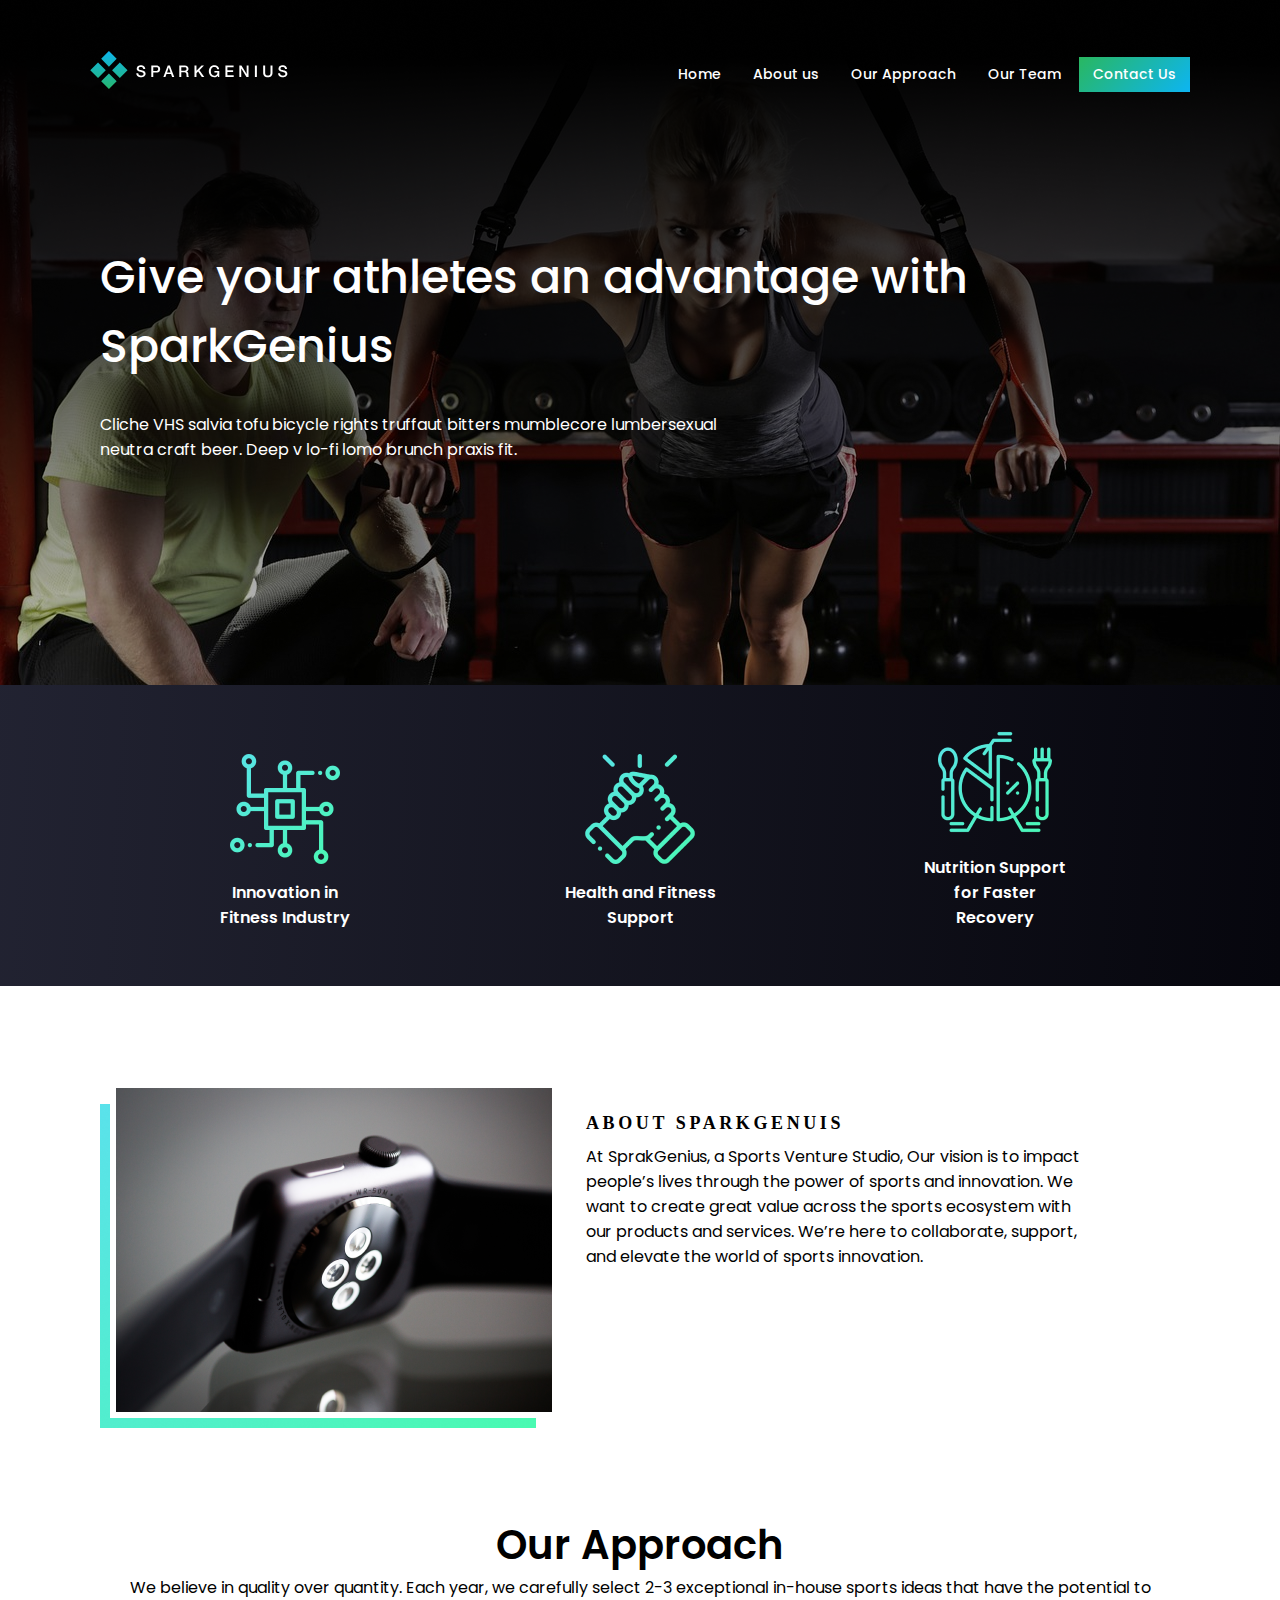
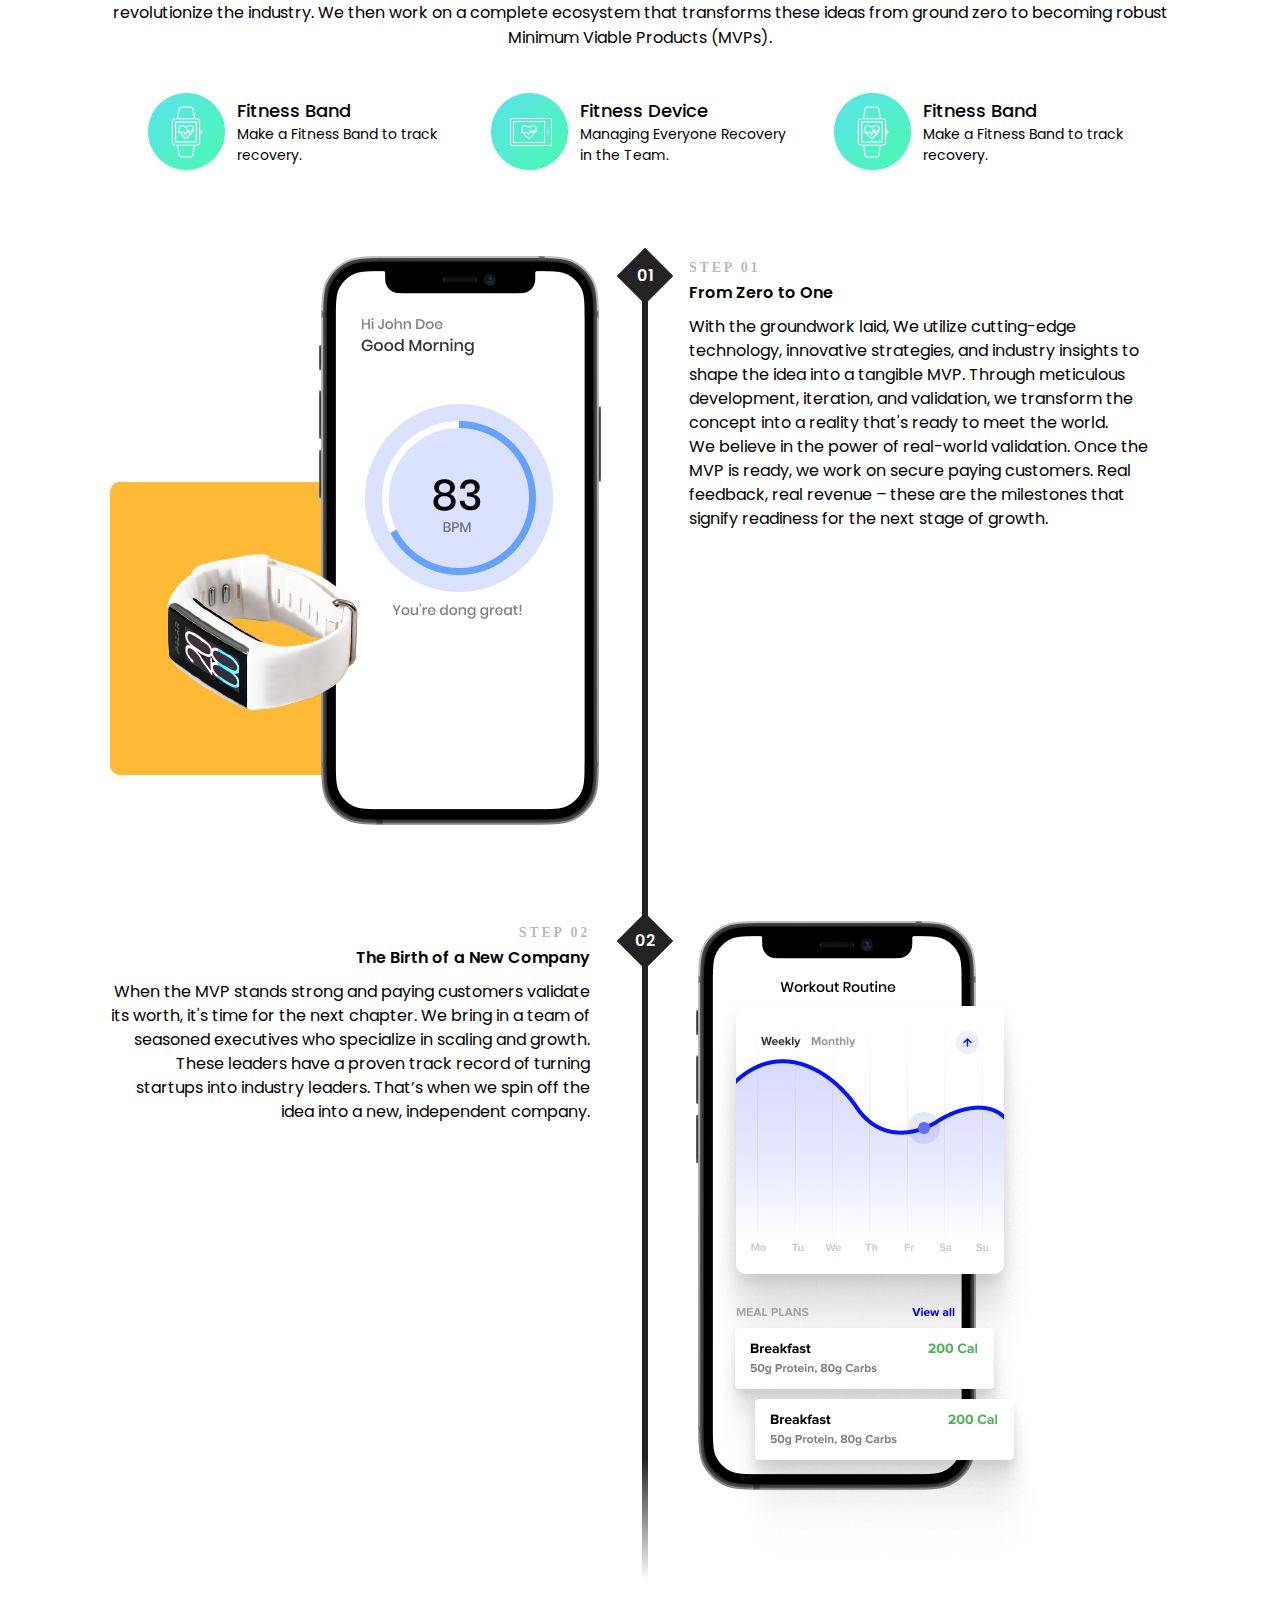
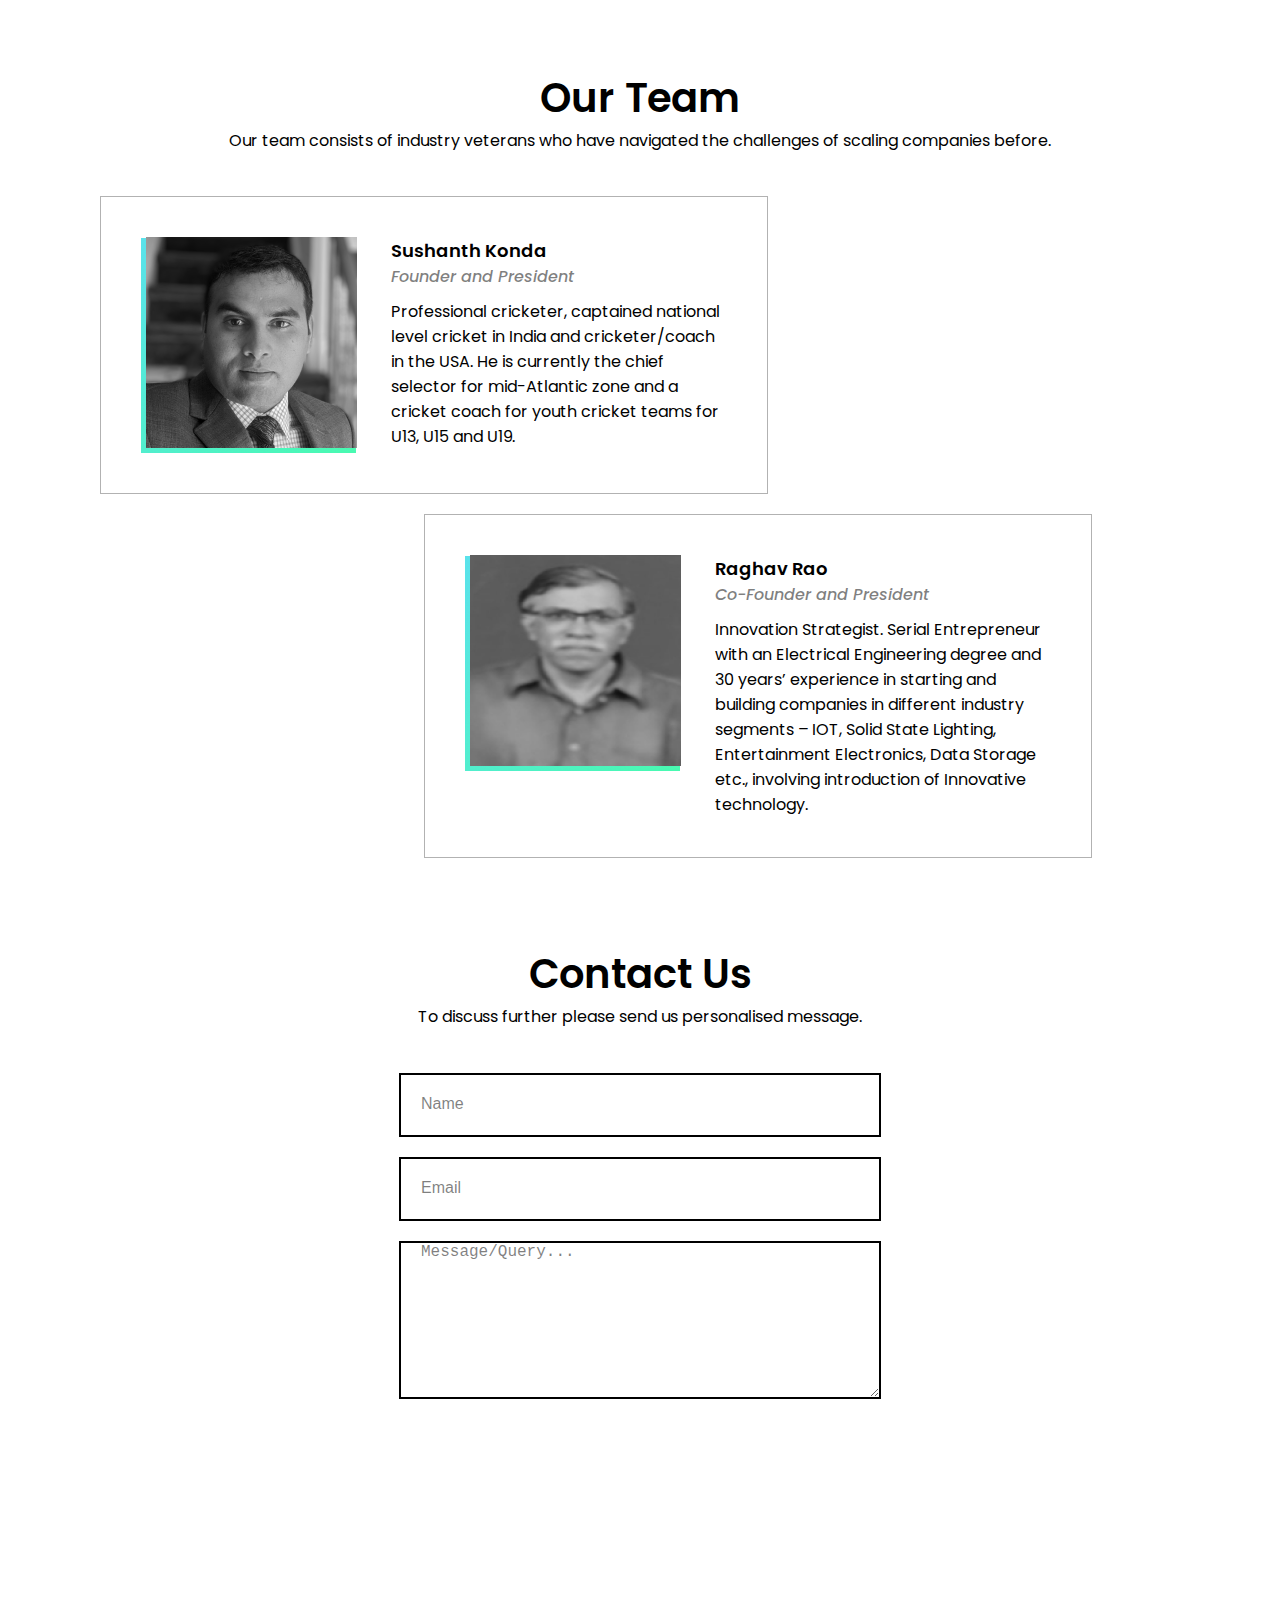
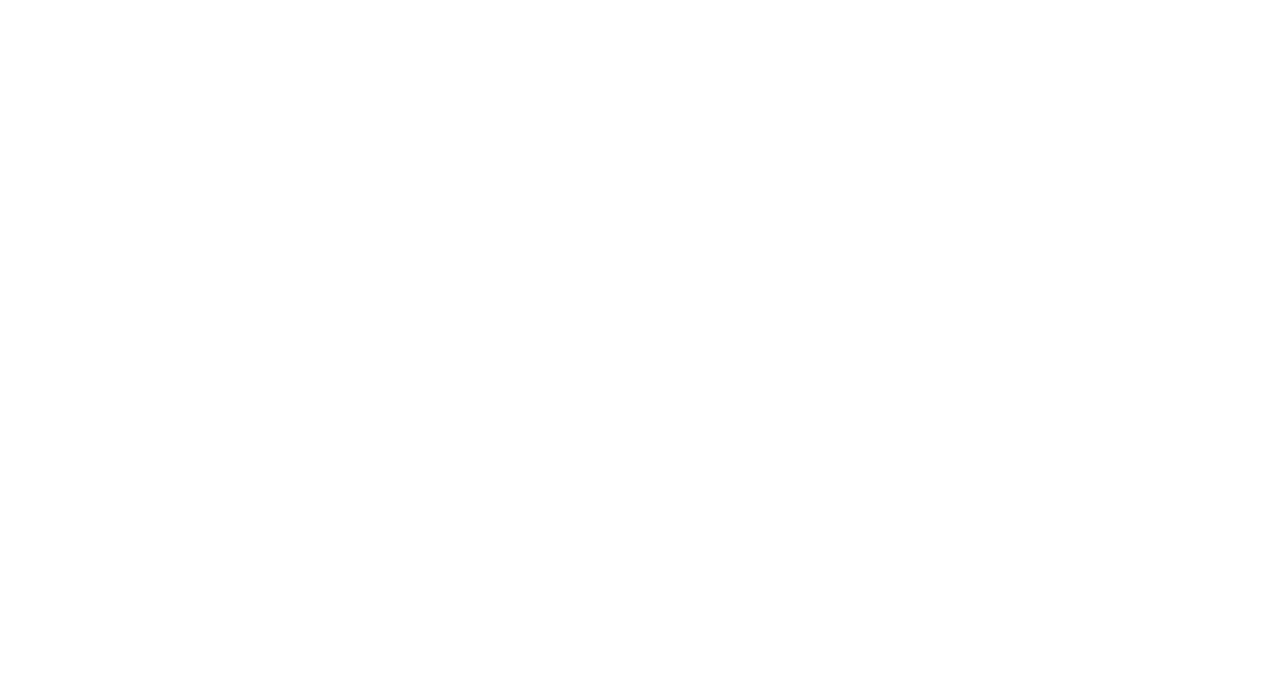
==== index.html @ 8651719c "FirstCommit" ====
<html>
    <head>
        <link rel="stylesheet" href="style.css">
        <meta content="width=device-width, initial-scale=1, user-scalable=yes" name="viewport">
        <link rel="preconnect" href="https://fonts.googleapis.com">
<link rel="preconnect" href="https://fonts.gstatic.com" crossorigin>
<link href="https://fonts.googleapis.com/css2?family=Poppins:ital,wght@0,400;0,500;0,600;1,500&display=swap" rel="stylesheet">

    </head>
    <body>
        <div class="hero">
            <header class="main-header">
                <div class="container">
                    <h1 class="mh-logo">
                        <img src="img/logo.svg" width="198" height="38" alt="SparkGenius">
                    </h1>
                    <nav class="main-nav">
                        <ul class="main-nav-list">
                            <li>
                                <a href="#">Home</a>
                            </li>
                            <li>
                                <a href="#">About us</a>
                            </li>
                            <li>
                                <a href="#">Our Approach</a>
                            </li>
                            <li>
                                <a href="#">Our Team</a>
                            </li>
                            <li>
                                <a href="#" class="cta-contact">Contact Us</a>
                            </li>
                        </ul>
                    </nav>
                </div>
            </header>
            <div class="container-body hero-content">
                <h1>Give your athletes an advantage with <span>SparkGenius</span></h1>
                <p class="subheading-hero">Cliche VHS salvia tofu bicycle rights truffaut bitters mumblecore lumbersexual neutra craft beer. Deep v lo-fi lomo brunch praxis fit.</p>
            </div>
        </div>
        <div class="features-body">
            <div class="container-body text-center">
                <div class="features">
                    <img src="img/icon-feature-1.png" alt="">
                    <p>Innovation in Fitness Industry</p>
                </div>
                <div class="features">
                    <img src="img/icon-feature-2.png" alt="">
                    <p>Health and Fitness Support</p>
                </div>
                <div class="features">
                    <img src="img/icon-feature-3.png" alt="">
                    <p>Nutrition Support for Faster Recovery</p>
                </div>
            </div>
        </div>
        <div class="container-body about">
            <div>
                <img src="img/image-about.png" alt="About">
            </div>
            <div class="content">
                <h3>About SparkGenuis</h3>
                <p>At SprakGenius, a Sports Venture Studio, Our vision is to impact people’s lives through the power of sports and innovation. We want to create great value across the sports ecosystem with our products and services. We’re here to collaborate, support, and elevate the world of sports innovation.</p>
            </div>
        </div>
        <div class="container-body">
            <h2>Our Approach</h2>
            <p class="subheading">We believe in quality over quantity. Each year, we carefully select 2-3 exceptional in-house sports ideas that have the potential to revolutionize the industry. We then work on a complete ecosystem that transforms these ideas from ground zero to becoming robust Minimum Viable Products (MVPs).</p>

            <div>
                <div class="margin-auto">
                    <div class="approach">
                        <div>
                            <img src="img/icon-approach-1.png" alt="">
                        </div>
                        <div>
                            <h4>Fitness Band</h4>
                            <p>Make a Fitness Band to track recovery.</p>
                        </div>
                    </div>
                    <div class="approach">
                        <div>
                            <img src="img/icon-approach-2.png" alt="">
                        </div>
                        <div>
                            <h4>Fitness Device</h4>
                            <p>Managing Everyone Recovery in the Team.</p>
                        </div>
                    </div>
                    <div class="approach">
                        <div>
                            <img src="img/icon-approach-1.png" alt="">
                        </div>
                        <div>
                            <h4>Fitness Band</h4>
                            <p>Make a Fitness Band to track recovery.</p>
                        </div>
                    </div>
                </div>
                <div class="mvp">
                    <div class="inline-block margin-10">
                        <img src="img/mvp-1.png" alt="">
                    </div>
                    <div class="inline-block margin-10">
                        <div class="number"><span class="text">01</span></div>
                        <span class="stick"></span>
                    </div>
                    <div class="inline-block margin-10">
                        <div class="mvp-content">
                            <p class="subdued">Step 01</p>
                            <h5>From Zero to One</h5>
                            <p class="mvp-des">With the groundwork laid, We utilize cutting-edge technology, innovative strategies, and industry insights to shape the idea into a tangible MVP. Through meticulous development, iteration, and validation, we transform the concept into a reality that's ready to meet the world.
                            <br>    
                            We believe in the power of real-world validation. Once the MVP is ready, we work on secure paying customers. Real feedback, real revenue – these are the milestones that signify readiness for the next stage of growth.</p>
                        </div>
                    </div>

                    <div class="inline-block margin-10">
                        <div class="mvp-content">
                            <p class="subdued text-right">Step 02</p>
                            <h5 class="text-right">The Birth of a New Company</h5>
                            <p class="mvp-des text-right">When the MVP stands strong and paying customers validate its worth, it's time for the next chapter. We bring in a team of seasoned executives who specialize in scaling and growth. These leaders have a proven track record of turning startups into industry leaders. That’s when we spin off the idea into a new, independent company.</p>
                        </div>
                    </div>
                    <div class="inline-block margin-10" style="margin-left: 21px;">
                        <div class="number"><span class="text">02</span></div>
                        <span class="stick" style="background: linear-gradient(180deg, #232323 80.12%, rgba(35, 35, 35, 0) 100%);"></span>
                    </div>
                    <div class="inline-block margin-10">
                        <img src="img/mvp-2.png" alt="">
                    </div>
                </div>
            </div>
        </div>
        <div class="container-body">
            <h2>Our Team</h2>
            <p class="subheading">Our team consists of industry veterans who have navigated the challenges of scaling companies before.</p>
            <div class="our-team">
                <div><img src="img/team-sushanth.png" alt=""></div>
                <div class="team-detail">
                    <p class="name">Sushanth Konda</p>
                    <p class="position">Founder and President</p>
                    <p class="experience">Professional cricketer, captained national level cricket in India and cricketer/coach in the USA. He is currently the chief selector for mid-Atlantic zone and a cricket coach for youth cricket teams for U13, U15 and U19.</p>
                </div>
            </div>
            <div class="our-team" style="margin-top: 20px; margin-left: 30%;">
                <div><img src="img/team-raghav.png" alt=""></div>
                <div class="team-detail">
                    <p class="name">Raghav Rao</p>
                    <p class="position">Co-Founder and President</p>
                    <p class="experience">Innovation Strategist. Serial Entrepreneur with an Electrical Engineering degree and 30 years’ experience in starting and building companies in different industry segments – IOT, Solid State Lighting, Entertainment Electronics, Data Storage etc., involving introduction of Innovative technology.</p>
                </div>
            </div>
        </div>

        <div class="container-body">
            <h2>Contact Us</h2>
            <p class="subheading">To discuss further please send us personalised message.</p>
            <div>
                <input type="text" placeholder="Name">
                <input type="text" placeholder="Email">
                <textarea name="" id="" cols="30" rows="10" placeholder="Message/Query..."></textarea>

            </div>
        </div>
    </body>
</html>
---- style.css ----
body{
    font-family: 'Poppins', sans-serif;
    -webkit-font-smoothing: antialiased;
    -moz-osx-font-smoothing: grayscale;
    margin: 0;
    color: #000;
    height: 5500px;
}

h1 span{
    color: linear-gradient(135deg, #5CDFF1 -10.77%, #48FBAE 104.37%);
}

.hero{
    background-image: url('img/background-image.png');
    height: 685px;
}

img {
	max-width: 100%;
	height: auto;
}

.container {
	width: 1100px;
	max-width: 100%;
	padding: 20px;
	margin: 0 auto;
}

.main-header .container {
	display: flex;
	align-items: center;
	justify-content: space-around;
	flex-wrap: wrap;
}

.main-nav ul {
	margin: 1em 0 .5em;
	text-align: center;
}

.main-nav li {
	display: inline;
}

.main-nav a {
	display: inline-block;
	padding: .5em 1em;
}

.main-nav li a{
    text-decoration: none;
    color: rgba(255,255,255,1);
    font-size: 14px;
    font-weight: 500;
}

@media (min-width: 960px) {
	.main-header .container {
		justify-content: space-between;
	}
}

.cta-contact{
    text-decoration: none;
    color: rgba(255,255,255,1);
    padding: 10px 15px;
    background: linear-gradient(135deg, #29B760 0%, #0DB5F2 100%);
    font-size: 14px;
    font-weight: 500;
}

.container-body{
    width: 1080px;
    max-width: 100%;
    margin: 0 auto;
    color: rgba(255,255,255,1);
}

.hero-content{
    margin-top: 8%;
}

h1{
    font-size: 46px;
    font-weight: 500;
    line-height: 69px;
}

.subheading-hero{
    width: 644px;
    max-width: 100%;
}

.features-body{
    background: linear-gradient(92.78deg, #222332 -1.83%, #06060D 100%);
}

.features{
    text-align: center;
    display: inline-block;
    padding: 40px 20px;
    margin: 0 7%;
}

.features p{
    font-size: 16px;
    font-weight: 600;
    width: 160px;
}

.text-center{
    text-align: center;
}

h3{
    font-family: 'Helvetica Neue';
    font-style: normal;
    font-weight: 700;
    font-size: 18px;
    line-height: 22px;
    letter-spacing: 0.2em;
    text-transform: uppercase;
    color: #000000;
    margin: 0;
}

.about{
    margin-top: 8%;
}

.about div{
    display: inline-block;
    vertical-align: top;
}

.about p{
    color: #000;
    width: 500px;
    max-width: 100%;
    margin-top: 10px;
}

.about .content{
    margin: 24px 0 0 30px;
}

h2{
    font-size: 40px;
    font-weight: 600;
    color: #000;
    text-align: center;
    margin-top: 8%;
    margin-bottom: 0;
}

.subheading{
    color: rgba(0,0,0,1);
    text-align: center;
    margin-bottom: 4%;
    margin-top: 0;
}

h4{
    font-size: 18px;
    font-weight: 500;
    color: rgba(0,0,0,1);
    margin: 0;
    text-align: left;
}

.approach{
    display: inline-block;
    margin: 0 20px;
}

.approach p{
    font-size: 14px;
    font-weight: 400;
    color: rgba(0,0,0,1);
    margin: 0;
    text-align: left;
}

.approach div{
    display: inline-block;
    vertical-align: middle;
}

.approach div:nth-child(2){
    margin-left: 8px;
    width: 210px;
    max-width: 100%;
}

.margin-auto{
    margin: 0 auto;
    text-align: center;
}

.mvp{
    margin-top: 8%;
}

.inline-block{
    display: inline-block;
    vertical-align: top;
}

.number{
    width: 40px;
    height: 40px;
    left: 612px;
    top: 1910px;
    background: #232323;
    transform: rotate(-45deg);
    text-align: center;
}

.number .text{
    transform: rotate(45deg);
    display: inline-block;
    margin: 7px 0 0 0px;
    font-weight: 600;
}

.stick{
    width: 6px;
    height: 620px;
    display: block;
    background-color: #232323;
    margin: 0 auto;
}

.mvp-content{
    width: 480px;
    max-width: 100%;
}

h5{
    color: #000;
    font-size: 16px;
    font-weight: 600;
    margin: 0;
}

.subdued{
    color: rgba(0,0,0,.3);
    font-family: 'Helvetica Neue';
    font-style: normal;
    font-weight: 700;
    font-size: 14px;
    line-height: 24px;
    letter-spacing: 0.2em;
    text-transform: uppercase;
    margin: 0;
}

.mvp-des{
    color: #000;
    font-size: 16px;
    line-height: 24px;
    margin-top: 10px;
}

.margin-10{
    margin: 0 10px;
}

.text-right{
    text-align: right;
}

.absolute{
    position: absolute;
}

.our-team{
    display: inline-block;
    border: 1px solid rgba(0,0,0,.3);
    padding: 40px;
}

.our-team div{
    display: inline-block;
    vertical-align: top;
}

.team-detail{
    width: 336px;
    max-width: 100%;
    margin-left: 30px;
}

.name{
    font-size: 18px;
    font-weight: 600;
    color: #000;
    margin: 0;
}

.position{
    font-size: 16px;
    font-style: italic;
    font-weight: 500;
    color: rgba(0,0,0,.5);
    margin: 0;
}

.experience{
    font-size: 16px;
    font-weight: 400;
    color: #000;
    margin-top: 10px;
    margin-bottom: 0;
}

input{
    display: block;
    box-sizing: border-box;
    width: 482px;
    height: 64px;
    background: #FFFFFF;
    border: 2px solid #000000;
    margin: 0 auto 20px;
    padding: 0 0 0 20px;
}

textarea{
    display: block;
    margin: 0 auto;
    box-sizing: border-box;
    width: 482px;
    height: 158px;
    background: #FFFFFF;
    border: 2px solid #000000;
    padding: 0 0 0 20px;

}

textarea::-webkit-input-placeholder { /* Edge */
    color: rgba(0,0,0,.5);
    font-size: 16px;
    font-weight: 500;
    margin-top: 10px;
}
  
textarea:-ms-input-placeholder { /* Internet Explorer */
    color: rgba(0,0,0,.5);
    font-size: 16px;
    font-weight: 500;
    margin-top: 10px;
}
  
textarea::placeholder {
    color: rgba(0,0,0,.5);
    font-size: 16px;
    font-weight: 500;
    margin-top: 10px;
}

::-webkit-input-placeholder { /* Edge */
    color: rgba(0,0,0,.5);
    font-size: 16px;
    font-weight: 500;
}
  
:-ms-input-placeholder { /* Internet Explorer */
    color: rgba(0,0,0,.5);
    font-size: 16px;
    font-weight: 500;
}
  
::placeholder {
    color: rgba(0,0,0,.5);
    font-size: 16px;
    font-weight: 500;
}
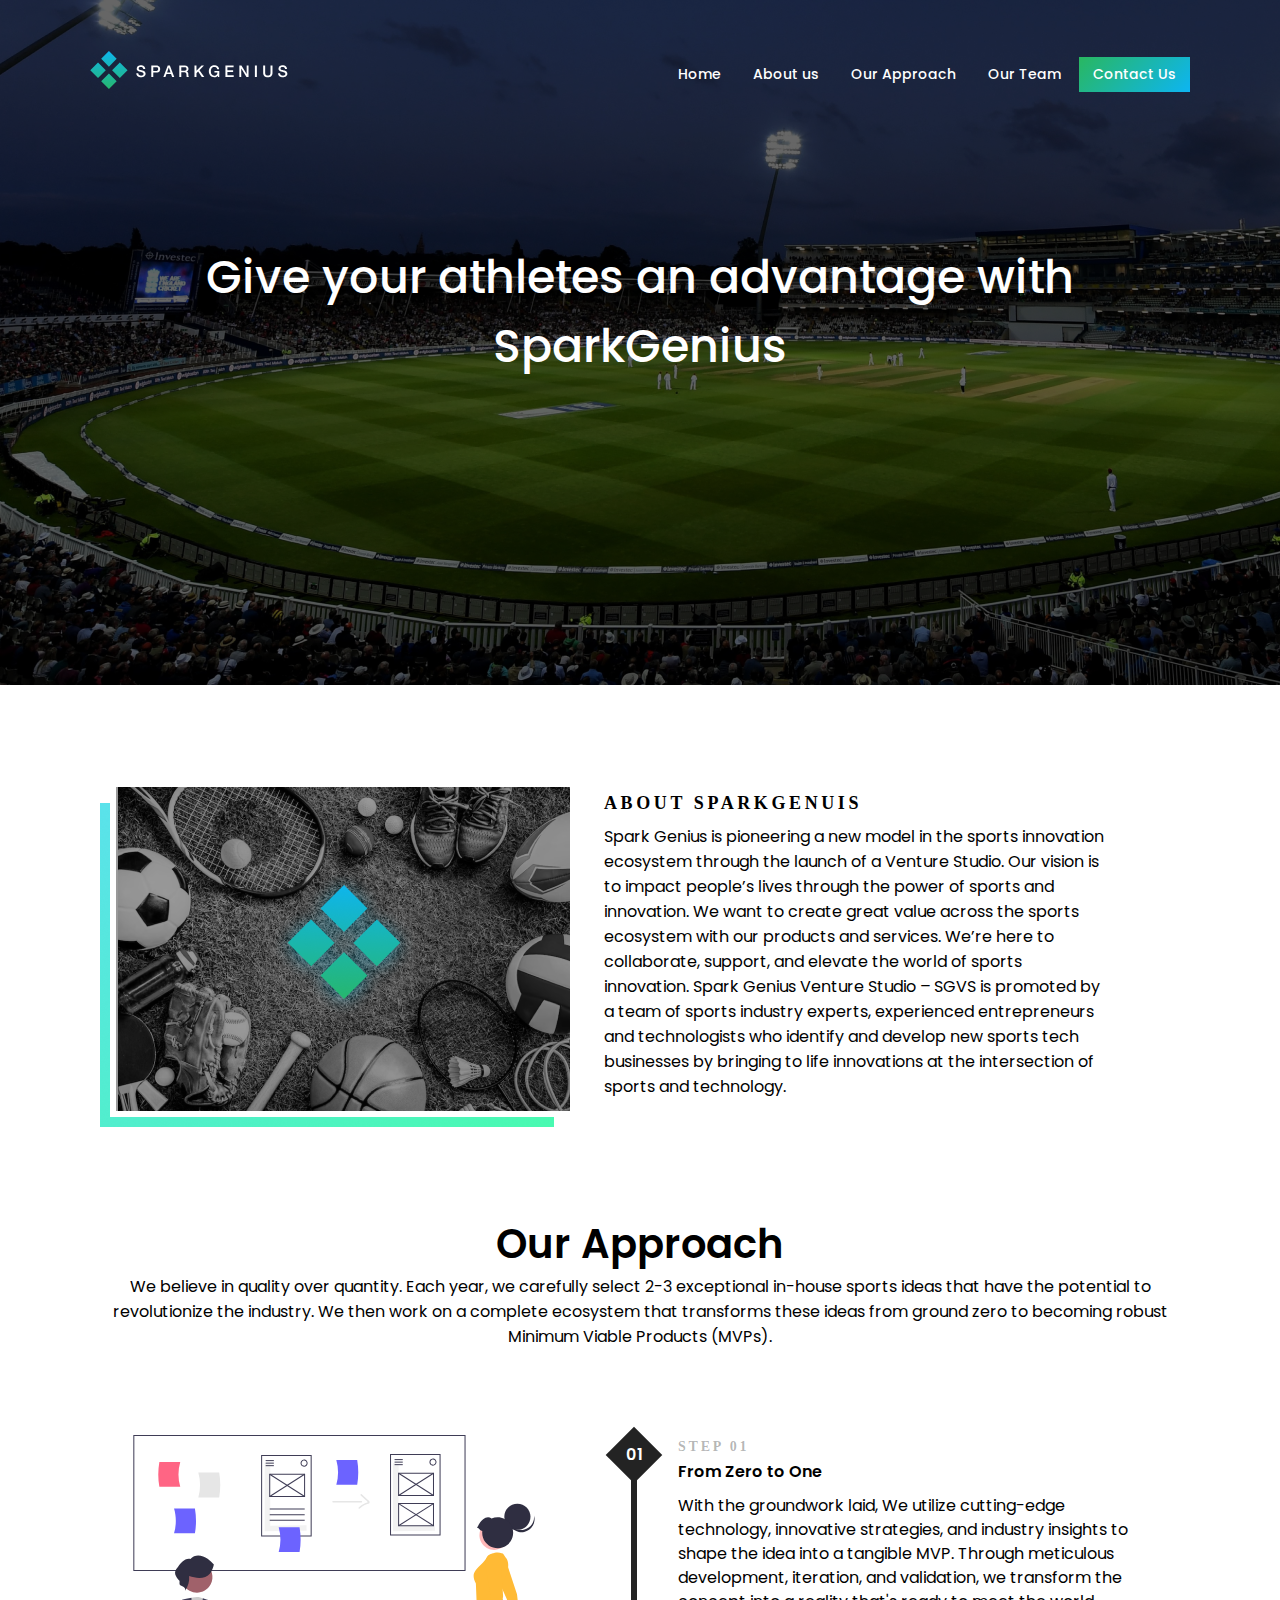
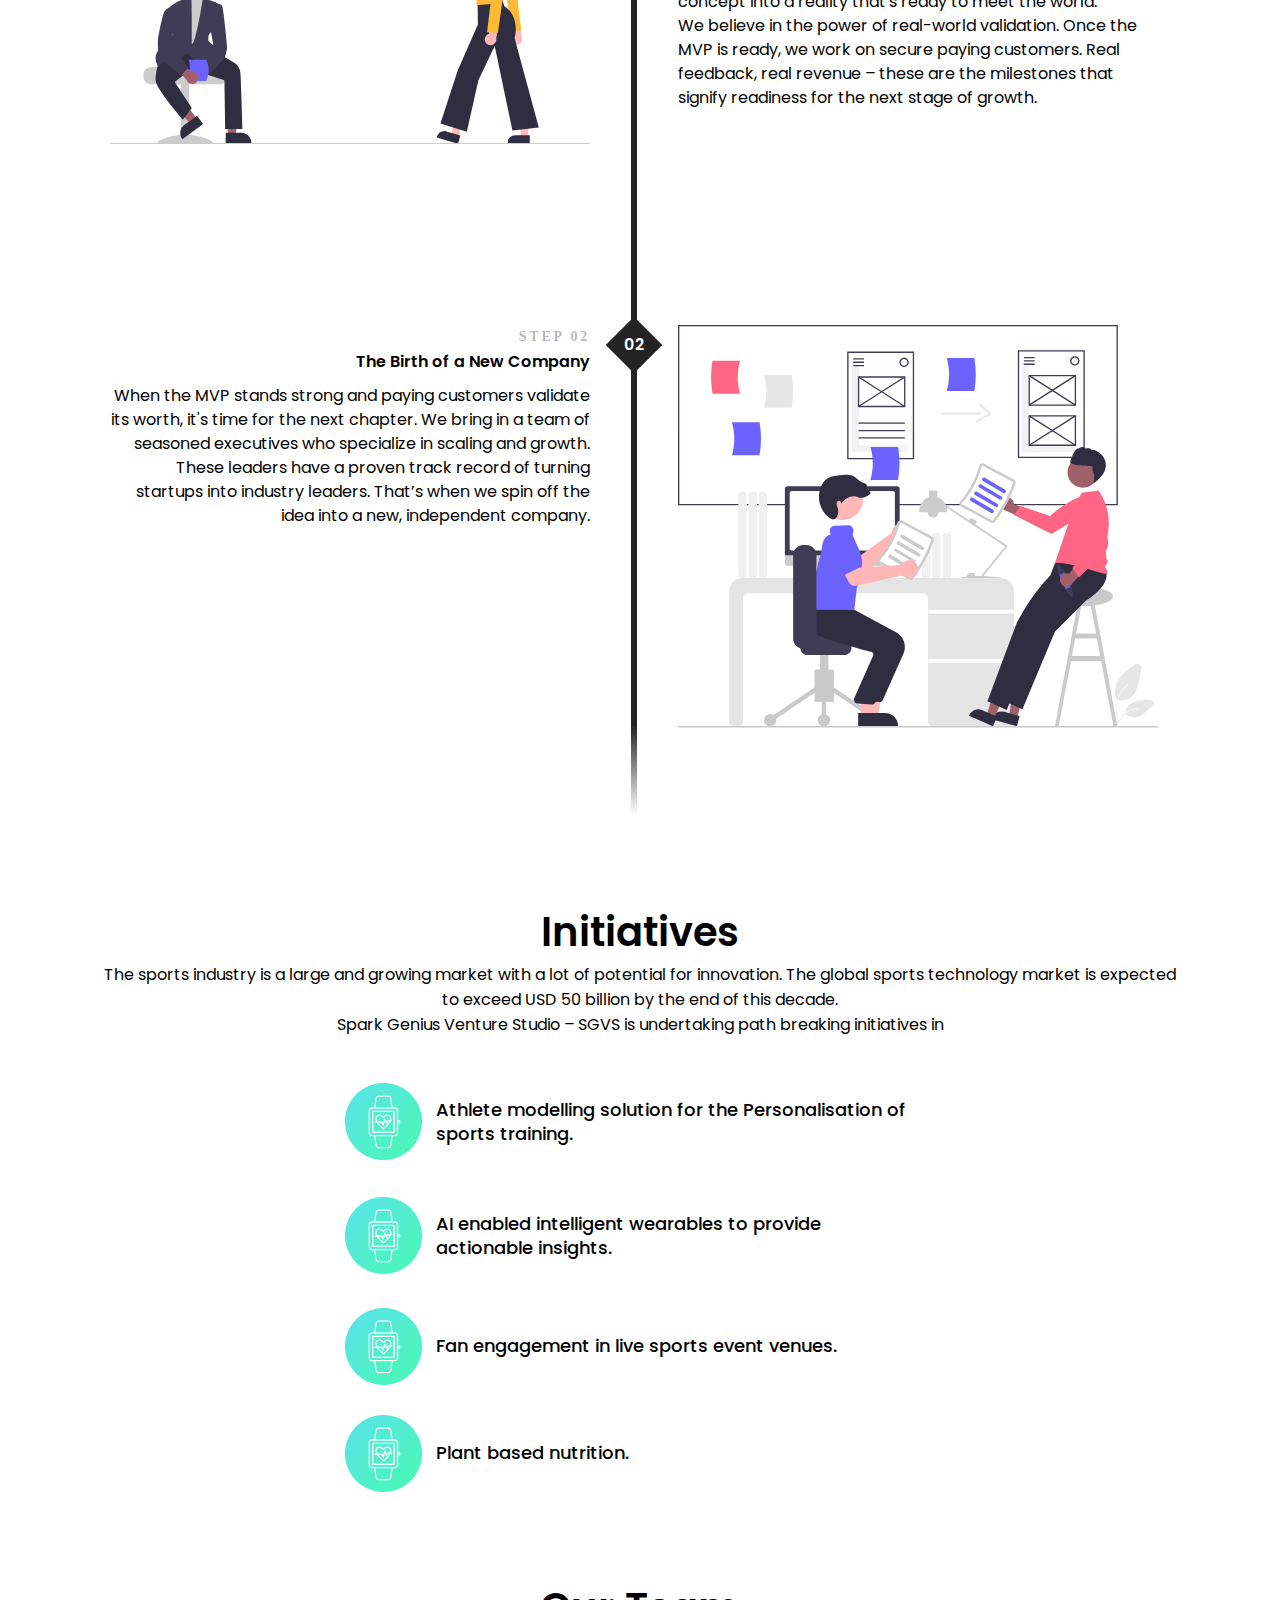
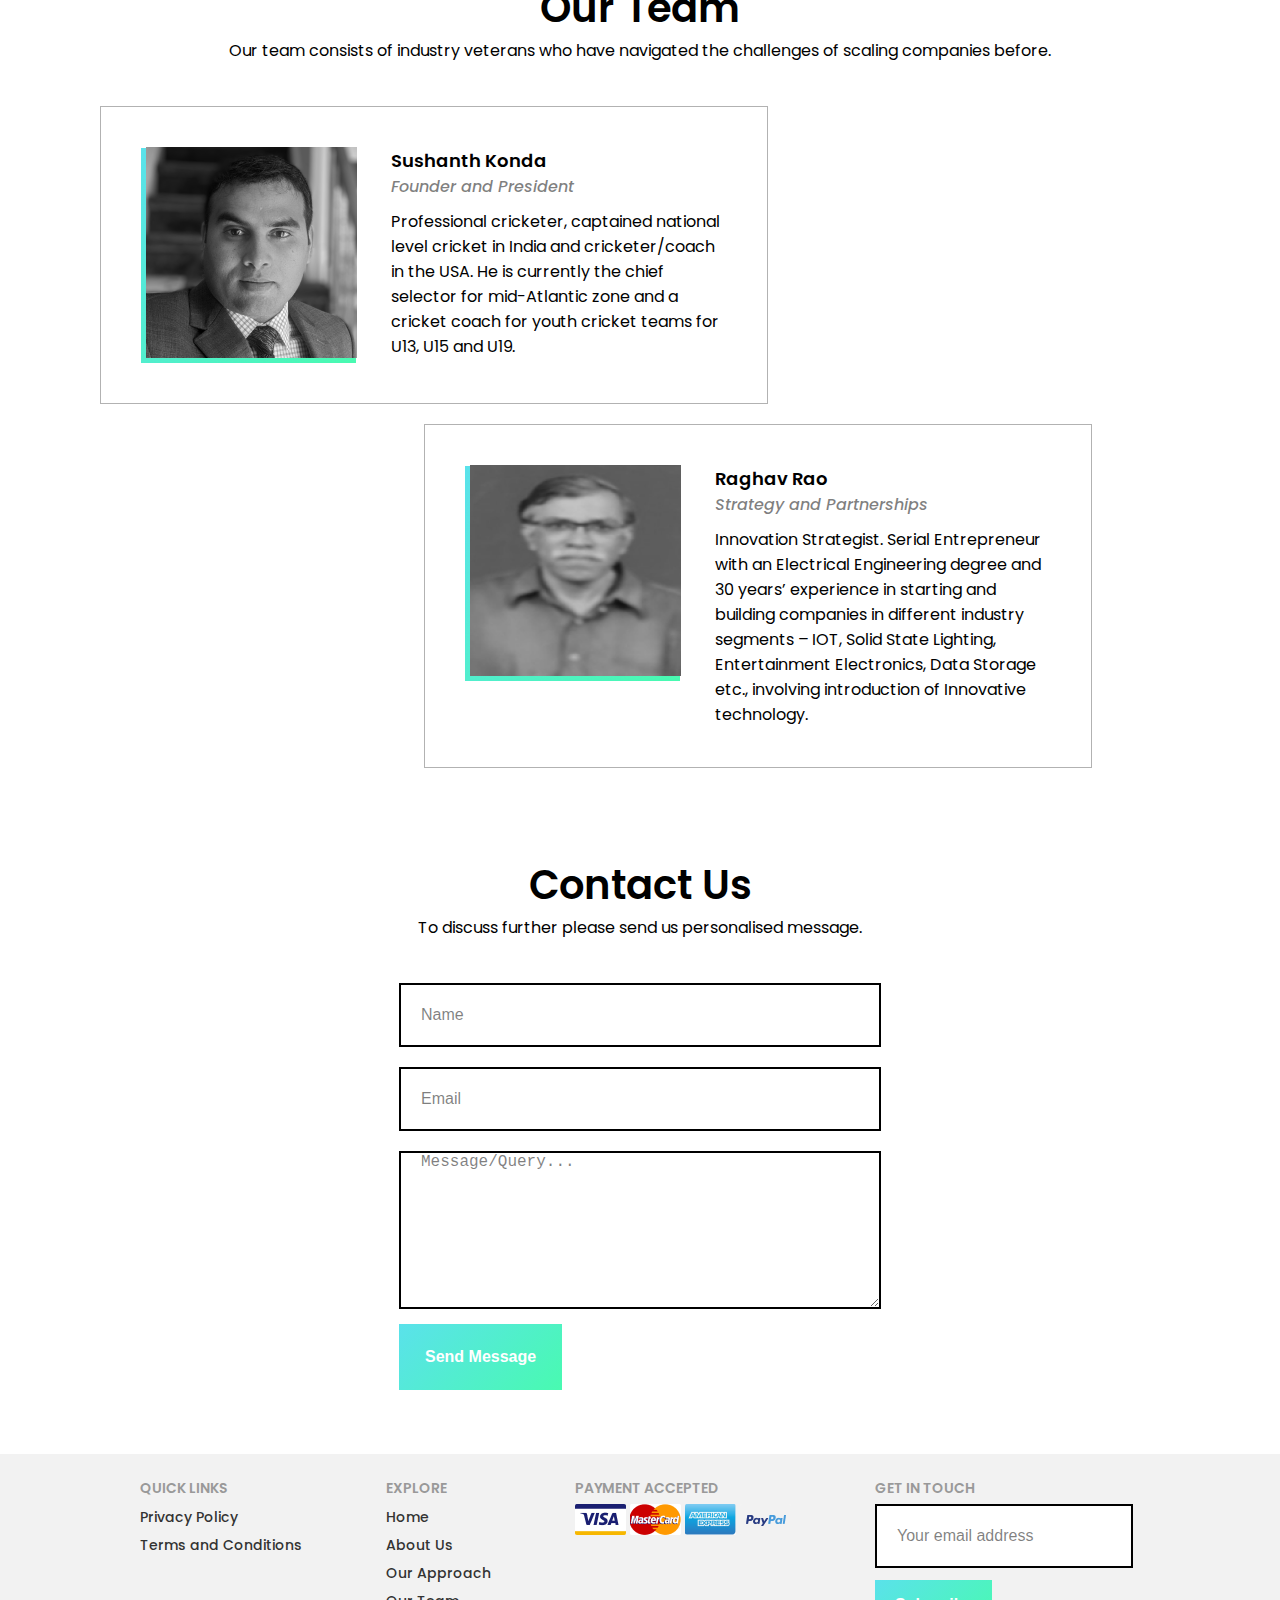
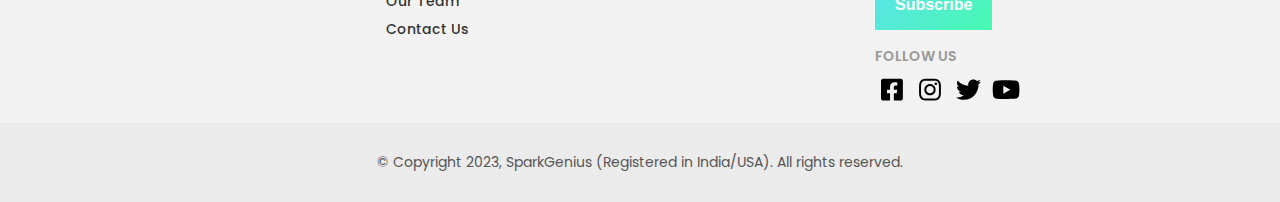
==== commit f0c9630e: "FinalVersion" ====
--- a/index.html
+++ b/index.html
@@ -37,23 +37,6 @@
             </header>
             <div class="container-body hero-content">
                 <h1>Give your athletes an advantage with <span>SparkGenius</span></h1>
-                <p class="subheading-hero">Cliche VHS salvia tofu bicycle rights truffaut bitters mumblecore lumbersexual neutra craft beer. Deep v lo-fi lomo brunch praxis fit.</p>
-            </div>
-        </div>
-        <div class="features-body">
-            <div class="container-body text-center">
-                <div class="features">
-                    <img src="img/icon-feature-1.png" alt="">
-                    <p>Innovation in Fitness Industry</p>
-                </div>
-                <div class="features">
-                    <img src="img/icon-feature-2.png" alt="">
-                    <p>Health and Fitness Support</p>
-                </div>
-                <div class="features">
-                    <img src="img/icon-feature-3.png" alt="">
-                    <p>Nutrition Support for Faster Recovery</p>
-                </div>
             </div>
         </div>
         <div class="container-body about">
@@ -62,7 +45,8 @@
             </div>
             <div class="content">
                 <h3>About SparkGenuis</h3>
-                <p>At SprakGenius, a Sports Venture Studio, Our vision is to impact people’s lives through the power of sports and innovation. We want to create great value across the sports ecosystem with our products and services. We’re here to collaborate, support, and elevate the world of sports innovation.</p>
+                <p>Spark Genius is pioneering a new model in the sports innovation ecosystem through the launch of a Venture Studio. Our vision is to impact people’s lives through the power of sports and innovation. We want to create great value across the sports ecosystem with our products and services. We’re here to collaborate, support, and elevate the world of sports innovation.
+                    Spark Genius Venture Studio – SGVS is promoted by a team of sports industry experts, experienced entrepreneurs and technologists who identify and develop new sports tech businesses by bringing to life innovations at the intersection of sports and technology.</p>
             </div>
         </div>
         <div class="container-body">
@@ -70,38 +54,9 @@
             <p class="subheading">We believe in quality over quantity. Each year, we carefully select 2-3 exceptional in-house sports ideas that have the potential to revolutionize the industry. We then work on a complete ecosystem that transforms these ideas from ground zero to becoming robust Minimum Viable Products (MVPs).</p>
 
             <div>
-                <div class="margin-auto">
-                    <div class="approach">
-                        <div>
-                            <img src="img/icon-approach-1.png" alt="">
-                        </div>
-                        <div>
-                            <h4>Fitness Band</h4>
-                            <p>Make a Fitness Band to track recovery.</p>
-                        </div>
-                    </div>
-                    <div class="approach">
-                        <div>
-                            <img src="img/icon-approach-2.png" alt="">
-                        </div>
-                        <div>
-                            <h4>Fitness Device</h4>
-                            <p>Managing Everyone Recovery in the Team.</p>
-                        </div>
-                    </div>
-                    <div class="approach">
-                        <div>
-                            <img src="img/icon-approach-1.png" alt="">
-                        </div>
-                        <div>
-                            <h4>Fitness Band</h4>
-                            <p>Make a Fitness Band to track recovery.</p>
-                        </div>
-                    </div>
-                </div>
                 <div class="mvp">
                     <div class="inline-block margin-10">
-                        <img src="img/mvp-1.png" alt="">
+                        <img src="img/mvp-1.svg" alt="">
                     </div>
                     <div class="inline-block margin-10">
                         <div class="number"><span class="text">01</span></div>
@@ -124,14 +79,36 @@
                             <p class="mvp-des text-right">When the MVP stands strong and paying customers validate its worth, it's time for the next chapter. We bring in a team of seasoned executives who specialize in scaling and growth. These leaders have a proven track record of turning startups into industry leaders. That’s when we spin off the idea into a new, independent company.</p>
                         </div>
                     </div>
-                    <div class="inline-block margin-10" style="margin-left: 21px;">
+                    <div class="inline-block margin-10" style="margin-left: 10px;">
                         <div class="number"><span class="text">02</span></div>
                         <span class="stick" style="background: linear-gradient(180deg, #232323 80.12%, rgba(35, 35, 35, 0) 100%);"></span>
                     </div>
                     <div class="inline-block margin-10">
-                        <img src="img/mvp-2.png" alt="">
+                        <img src="img/mvp-2.svg" alt="">
                     </div>
                 </div>
+            </div>
+        </div>
+        <div class="container-body">
+            <h2>Initiatives</h2>
+            <p class="subheading">The sports industry is a large and growing market with a lot of potential for innovation. The global sports technology market is expected to exceed USD 50 billion by the end of this decade.
+            <br>
+            Spark Genius Venture Studio – SGVS is undertaking path breaking initiatives in</p>
+            <div class="initiatives">
+                <div><img src="img/initiative-1.png" alt=""></div>
+                <div><p>Athlete modelling solution for the Personalisation of sports training.</p></div>
+            </div>
+            <div class="initiatives">
+                <div><img src="img/initiative-1.png" alt=""></div>
+                <div><p>AI enabled intelligent wearables to provide actionable insights.</p></div>
+            </div>
+            <div class="initiatives">
+                <div><img src="img/initiative-1.png" alt=""></div>
+                <div><p>Fan engagement in live sports event venues.</p></div>
+            </div>
+            <div class="initiatives">
+                <div><img src="img/initiative-1.png" alt=""></div>
+                <div><p>Plant based nutrition.</p></div>
             </div>
         </div>
         <div class="container-body">
@@ -149,7 +126,7 @@
                 <div><img src="img/team-raghav.png" alt=""></div>
                 <div class="team-detail">
                     <p class="name">Raghav Rao</p>
-                    <p class="position">Co-Founder and President</p>
+                    <p class="position">Strategy and Partnerships</p>
                     <p class="experience">Innovation Strategist. Serial Entrepreneur with an Electrical Engineering degree and 30 years’ experience in starting and building companies in different industry segments – IOT, Solid State Lighting, Entertainment Electronics, Data Storage etc., involving introduction of Innovative technology.</p>
                 </div>
             </div>
@@ -158,12 +135,60 @@
         <div class="container-body">
             <h2>Contact Us</h2>
             <p class="subheading">To discuss further please send us personalised message.</p>
-            <div>
-                <input type="text" placeholder="Name">
-                <input type="text" placeholder="Email">
-                <textarea name="" id="" cols="30" rows="10" placeholder="Message/Query..."></textarea>
-
+            <div class="contact-form">
+                <form action="">
+                    <input type="text" placeholder="Name">
+                    <input type="text" placeholder="Email">
+                    <textarea name="" id="" cols="30" rows="10" placeholder="Message/Query..."></textarea>
+                    <button type="submit">Send Message</button>
+                </form>
             </div>
         </div>
+        <footer>
+            <div class="container-body">
+                <div class="footer-sections">
+                    <p class="footer-subdued">Quick Links</p>
+                    <ul>
+                        <li><a href="#">Privacy Policy</a></li>
+                        <li><a href="#">Terms and Conditions</a></li>
+                    </ul>
+                </div>
+                <div class="footer-sections">
+                    <p class="footer-subdued">Explore</p>
+                    <ul>
+                        <li><a href="#">Home</a></li>
+                        <li><a href="#">About Us</a></li>
+                        <li><a href="#">Our Approach</a></li>
+                        <li><a href="#">Our Team</a></li>
+                        <li><a href="#">Contact Us</a></li>
+                    </ul>
+                </div>
+                <div class="footer-sections">
+                    <p class="footer-subdued">Payment Accepted</p>
+                    <img src="img/payment-visa.png" alt="">
+                    <img src="img/payment-mastercard.png" alt="">
+                    <img src="img/payment-ae.png" alt="">
+                    <img src="img/payment-paypal.png" alt="">
+                </div>
+                <div class="footer-sections">
+                    <p class="footer-subdued">Get In Touch</p>
+                    <form action="">
+                        <input type="text" placeholder="Your email address">
+                        <button>Subscribe</button>
+                    </form>
+
+                    <p class="footer-subdued">Follow Us</p>
+                    <div>
+                        <a href="#"><div class="social-fb"></div></a>
+                        <a href="#"><div class="social-insta"></div></a>
+                        <a href="#"><div class="social-twitter"></div></a>
+                        <a href="#"><div class="social-youtube"></div></a>
+                    </div>
+                </div>
+            </div>
+            <div class="copyright">
+                <p>© Copyright 2023, SparkGenius (Registered in India/USA). All rights reserved.</p>
+            </div>
+        </footer>
     </body>
 </html>--- a/style.css
+++ b/style.css
@@ -4,7 +4,6 @@
     -moz-osx-font-smoothing: grayscale;
     margin: 0;
     color: #000;
-    height: 5500px;
 }
 
 h1 span{
@@ -86,6 +85,7 @@
     font-size: 46px;
     font-weight: 500;
     line-height: 69px;
+    text-align: center;
 }
 
 .subheading-hero{
@@ -143,7 +143,7 @@
 }
 
 .about .content{
-    margin: 24px 0 0 30px;
+    margin: 5px 0 0 30px;
 }
 
 h2{
@@ -201,6 +201,10 @@
 
 .mvp{
     margin-top: 8%;
+}
+
+.mvp img{
+    width: 480px;
 }
 
 .inline-block{
@@ -227,7 +231,7 @@
 
 .stick{
     width: 6px;
-    height: 620px;
+    height: 450px;
     display: block;
     background-color: #232323;
     margin: 0 auto;
@@ -314,6 +318,12 @@
     color: #000;
     margin-top: 10px;
     margin-bottom: 0;
+}
+
+.contact-form{
+    width: 482px;
+    max-width: 100%;
+    margin: 0 auto;
 }
 
 input{
@@ -325,6 +335,19 @@
     border: 2px solid #000000;
     margin: 0 auto 20px;
     padding: 0 0 0 20px;
+    font-size: 16px;
+    font-weight: 600;
+}
+
+form button{
+    margin-top: 15px;
+    padding: 24px 26px;
+    font-size: 16px;
+    font-weight: 600;
+    border: none;
+    color: #fff;
+    cursor: pointer;
+    background: linear-gradient(135deg, #5CDFF1 -10.77%, #48FBAE 104.37%);
 }
 
 textarea{
@@ -376,4 +399,118 @@
     color: rgba(0,0,0,.5);
     font-size: 16px;
     font-weight: 500;
+}
+
+.initiatives{
+    width: 590px;
+    max-width: 100%;
+    margin: 0 auto;
+    margin-bottom: 30px;
+}
+
+.initiatives p{
+    color: #000;
+    font-size: 18px;
+    font-weight: 500;
+    line-height: 24px;
+    width: 470px;
+    max-width: 100%;
+    margin-left: 10px;
+}
+
+.initiatives div{
+    display: inline-block;
+    vertical-align: middle;
+}
+
+footer{
+    background-color: #f2f2f2;
+    margin-top: 5%;
+}
+
+footer ul{
+    padding-left: 0;
+    margin-top: 5px;
+}
+
+footer ul li{
+    list-style-type: none;
+    margin-bottom: 3px;
+}
+
+.footer-sections{
+    display: inline-block;
+    vertical-align: top;
+    margin: 10px 40px;
+}
+
+.footer-sections a{
+    color: #333;
+    font-size: 14px;
+    font-weight: 500;
+    text-decoration: none;
+}
+
+.footer-sections a:hover{
+    text-decoration: underline;
+    color: #000;
+}
+
+.footer-subdued{
+    font-size: 14px;
+    text-transform: uppercase;
+    color: #999;
+    font-weight: 600;
+    margin-bottom: 5px;
+}
+
+.footer-sections input{
+    width: 258px;
+    font-size: 14px;
+    color: #000;
+    margin-bottom: 12px;
+}
+
+.footer-sections button{
+    margin-top: 0;
+    padding: 16px 20px;
+}
+
+.footer-sections div{
+    display: inline-block;
+}
+
+.social-fb{
+    background-image: url("img/icons-social.svg");
+    height: 34px;
+    width: 34px;
+}
+
+.social-insta{
+    background-image: url("img/icons-social.svg");
+    height: 34px;
+    width: 34px;
+    background-position: -34px 0px;
+}
+
+.social-twitter{
+    background-image: url("img/icons-social.svg");
+    height: 34px;
+    width: 34px;
+    background-position: -68px 0px;
+}
+
+.social-youtube{
+    background-image: url("img/icons-social.svg");
+    height: 34px;
+    width: 34px;
+    background-position: -102px 0px;
+}
+
+.copyright{
+    background: #ebebeb;
+    text-align: center;
+    font-size: 14px;
+    color: #555;
+    padding: 15px;
 }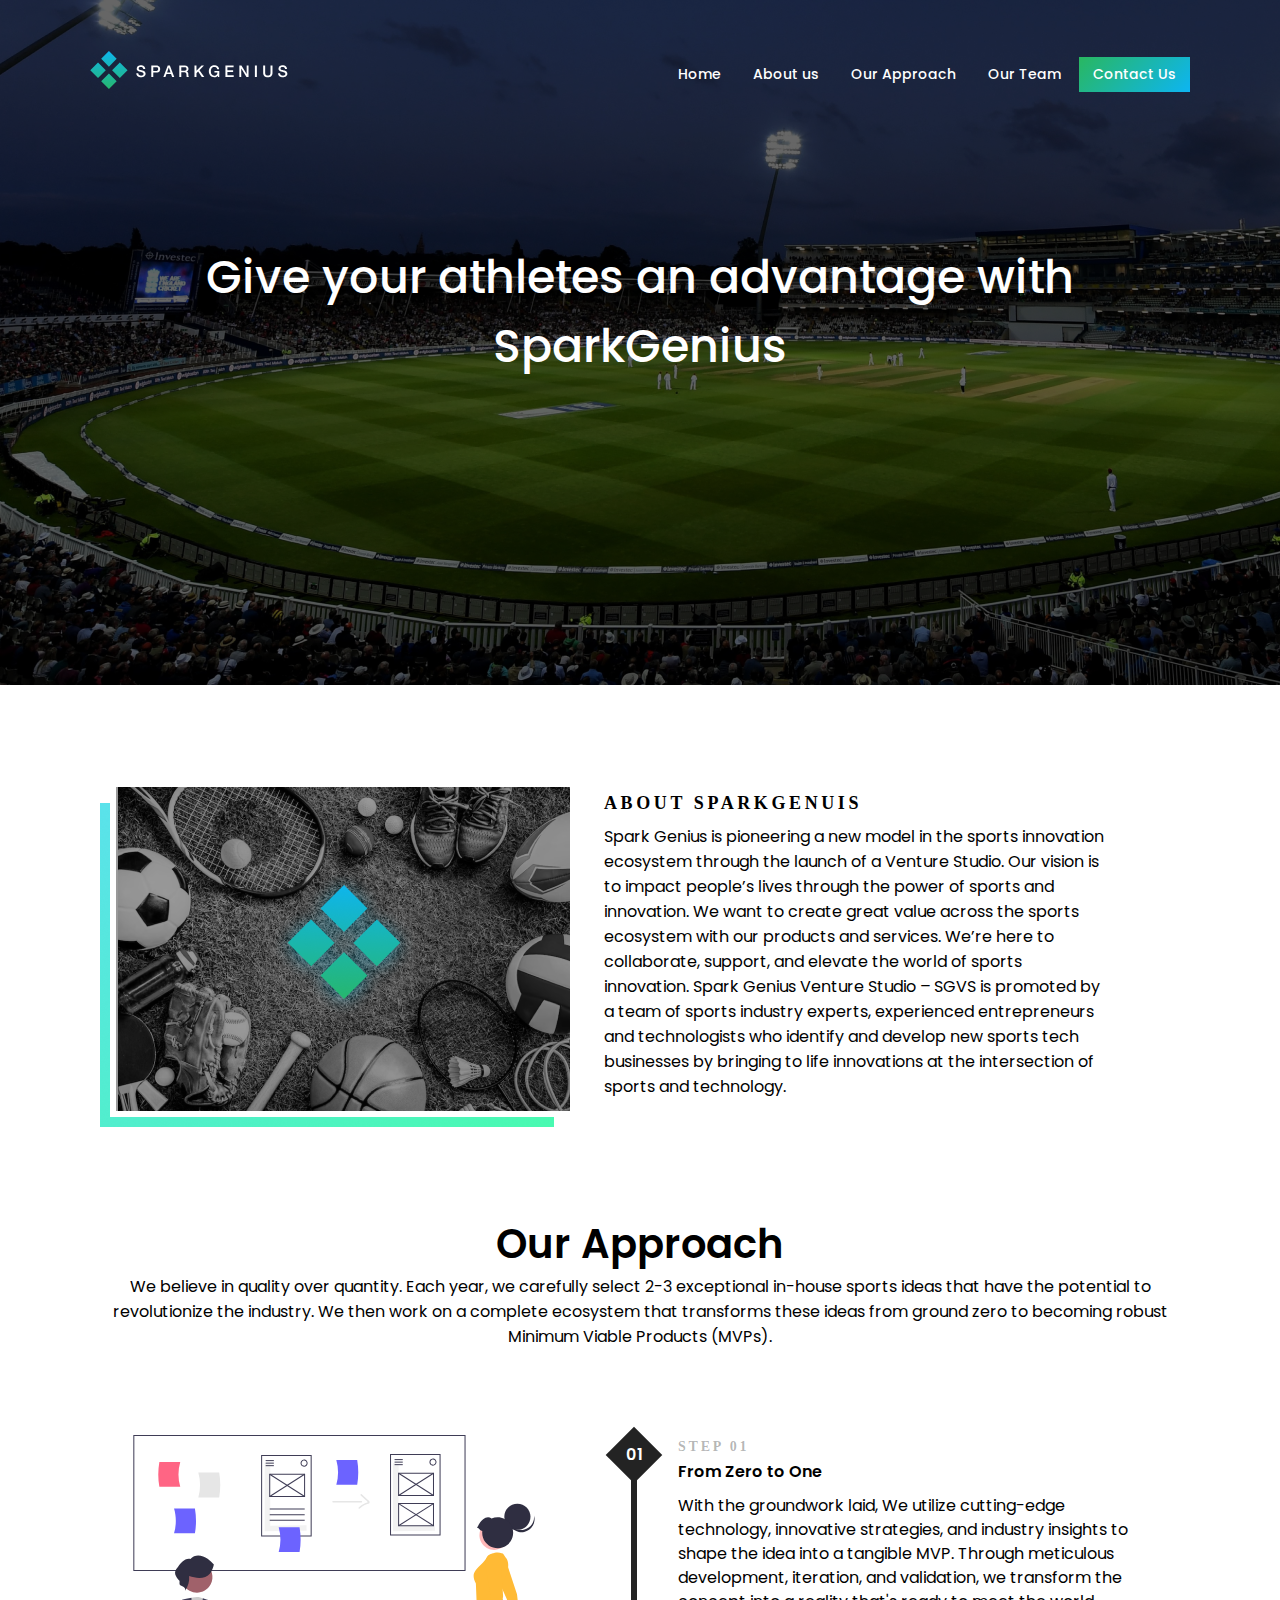
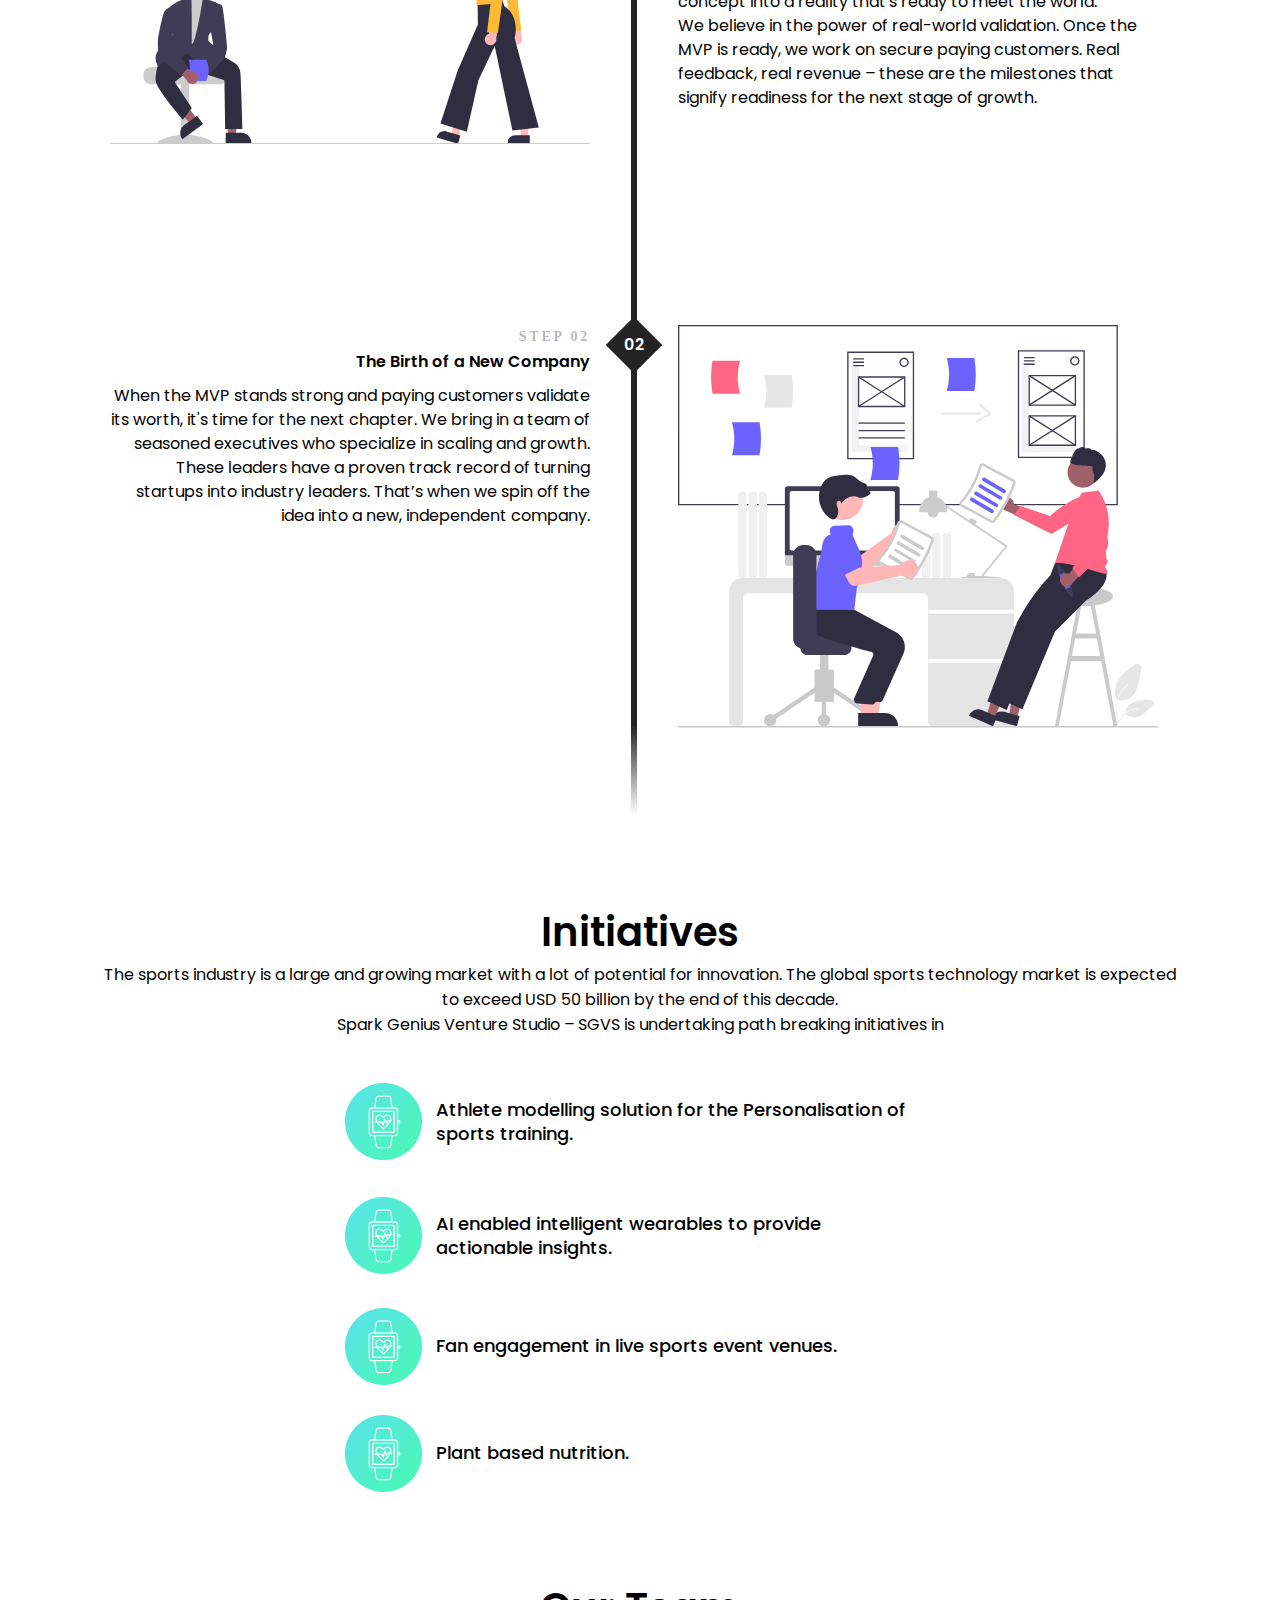
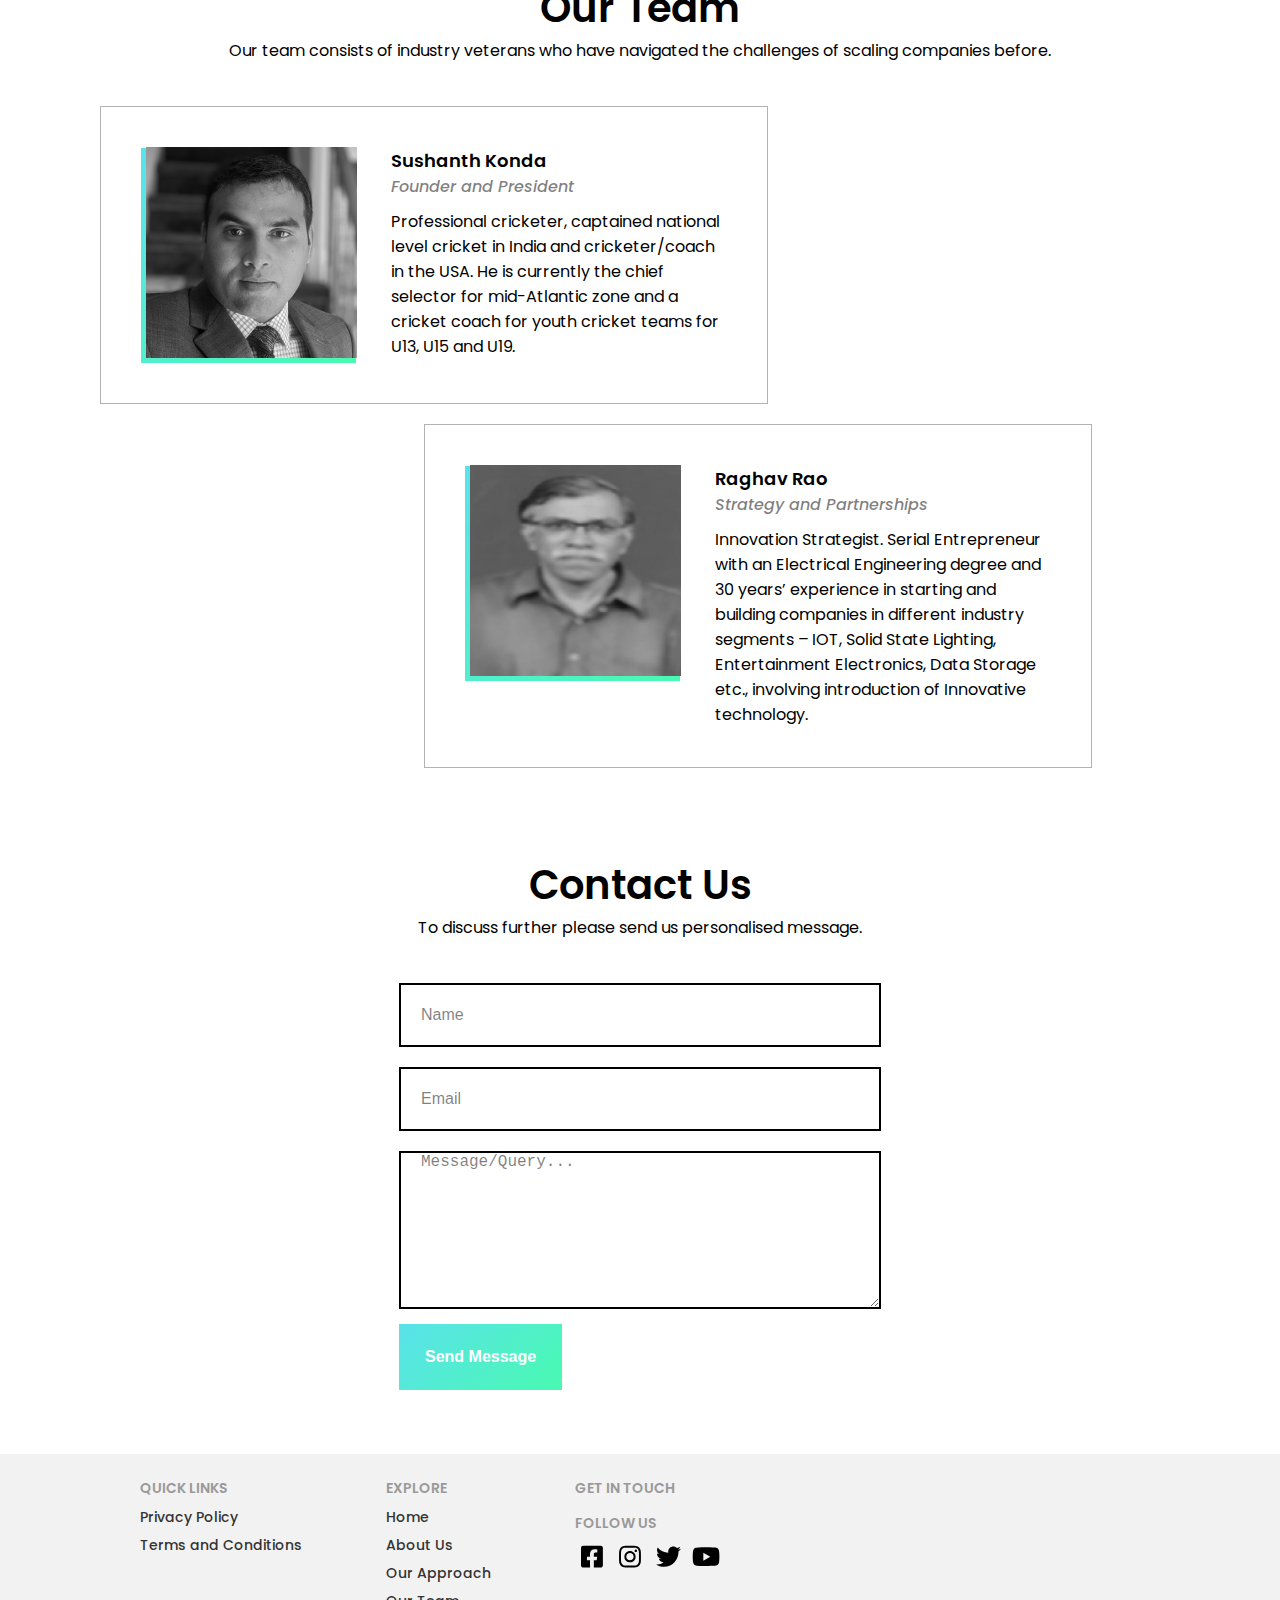
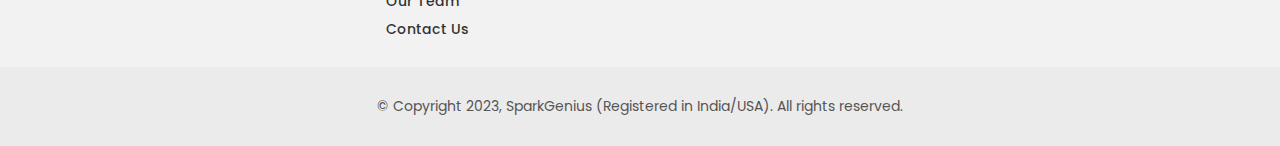
==== commit 007faf25: "Update index.html" ====
--- a/index.html
+++ b/index.html
@@ -163,20 +163,10 @@
                         <li><a href="#">Contact Us</a></li>
                     </ul>
                 </div>
-                <div class="footer-sections">
-                    <p class="footer-subdued">Payment Accepted</p>
-                    <img src="img/payment-visa.png" alt="">
-                    <img src="img/payment-mastercard.png" alt="">
-                    <img src="img/payment-ae.png" alt="">
-                    <img src="img/payment-paypal.png" alt="">
-                </div>
+             
                 <div class="footer-sections">
                     <p class="footer-subdued">Get In Touch</p>
-                    <form action="">
-                        <input type="text" placeholder="Your email address">
-                        <button>Subscribe</button>
-                    </form>
-
+                   
                     <p class="footer-subdued">Follow Us</p>
                     <div>
                         <a href="#"><div class="social-fb"></div></a>
@@ -191,4 +181,4 @@
             </div>
         </footer>
     </body>
-</html>+</html>
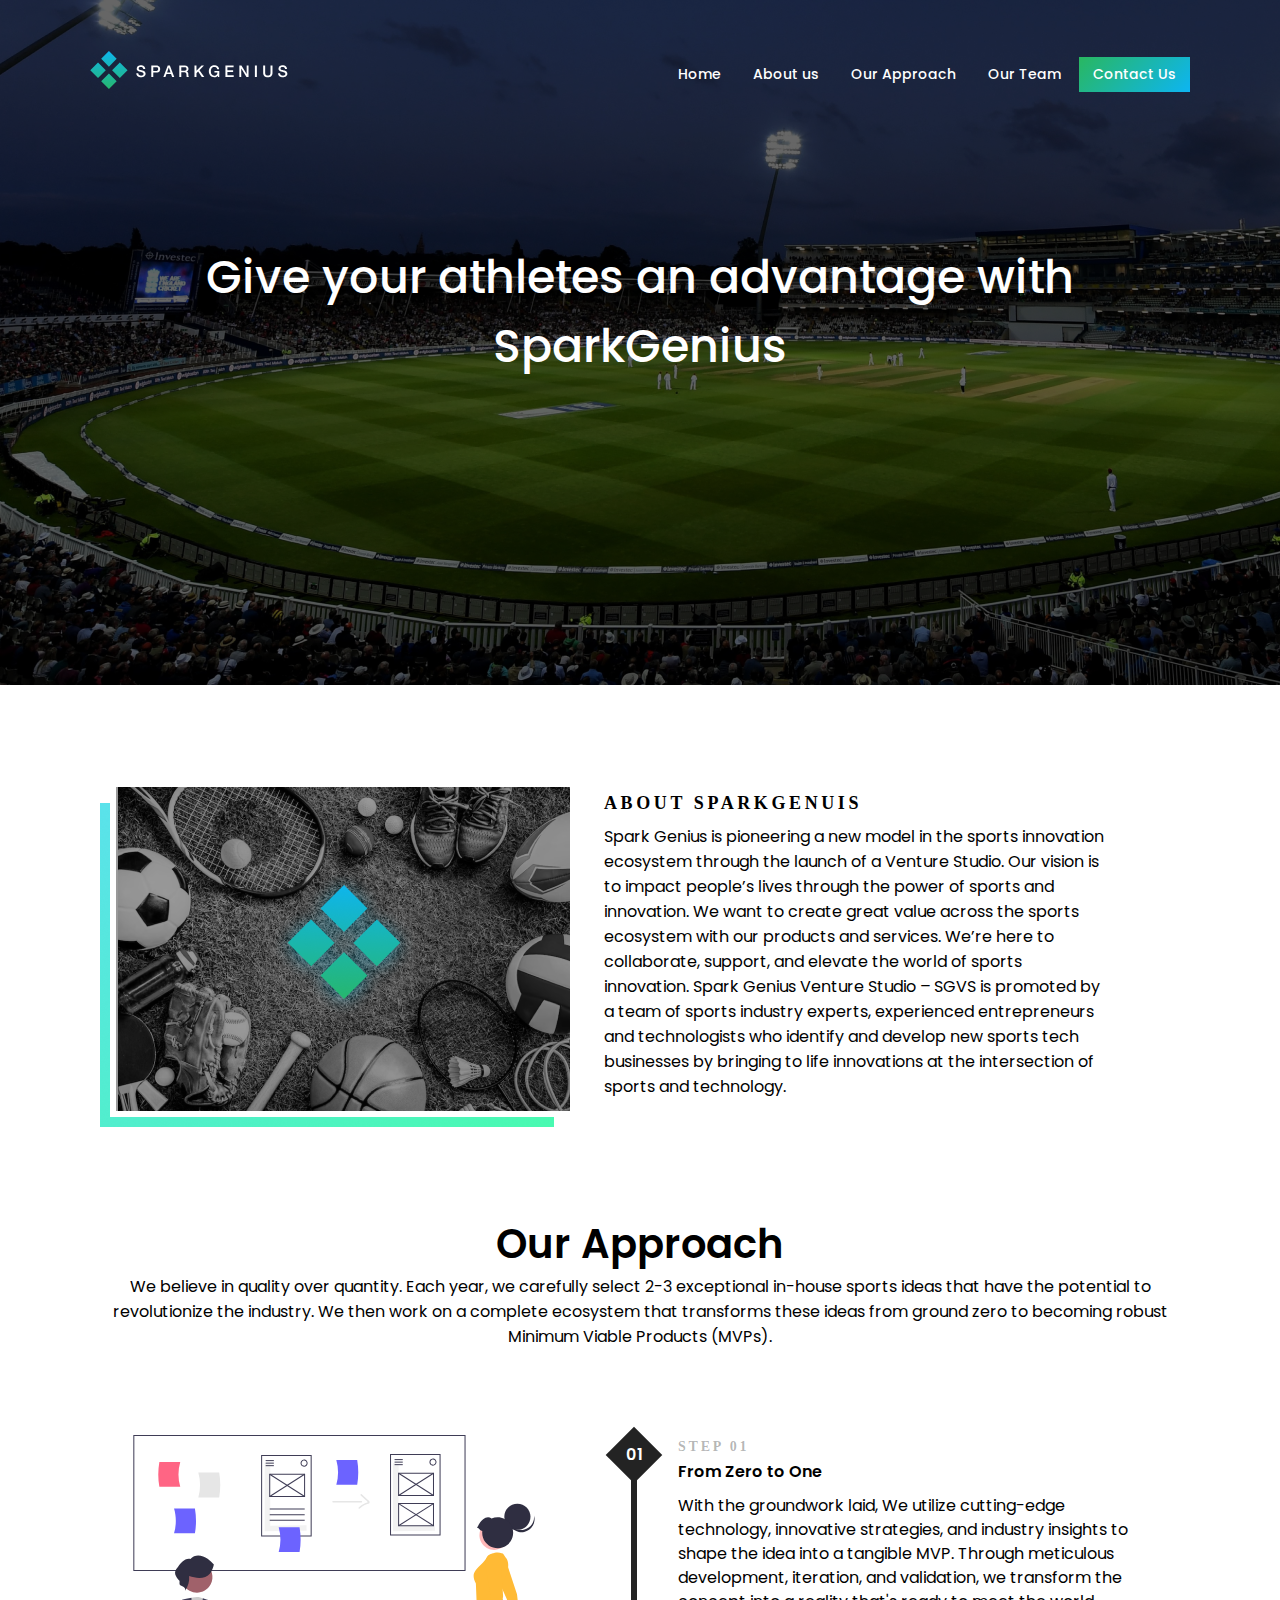
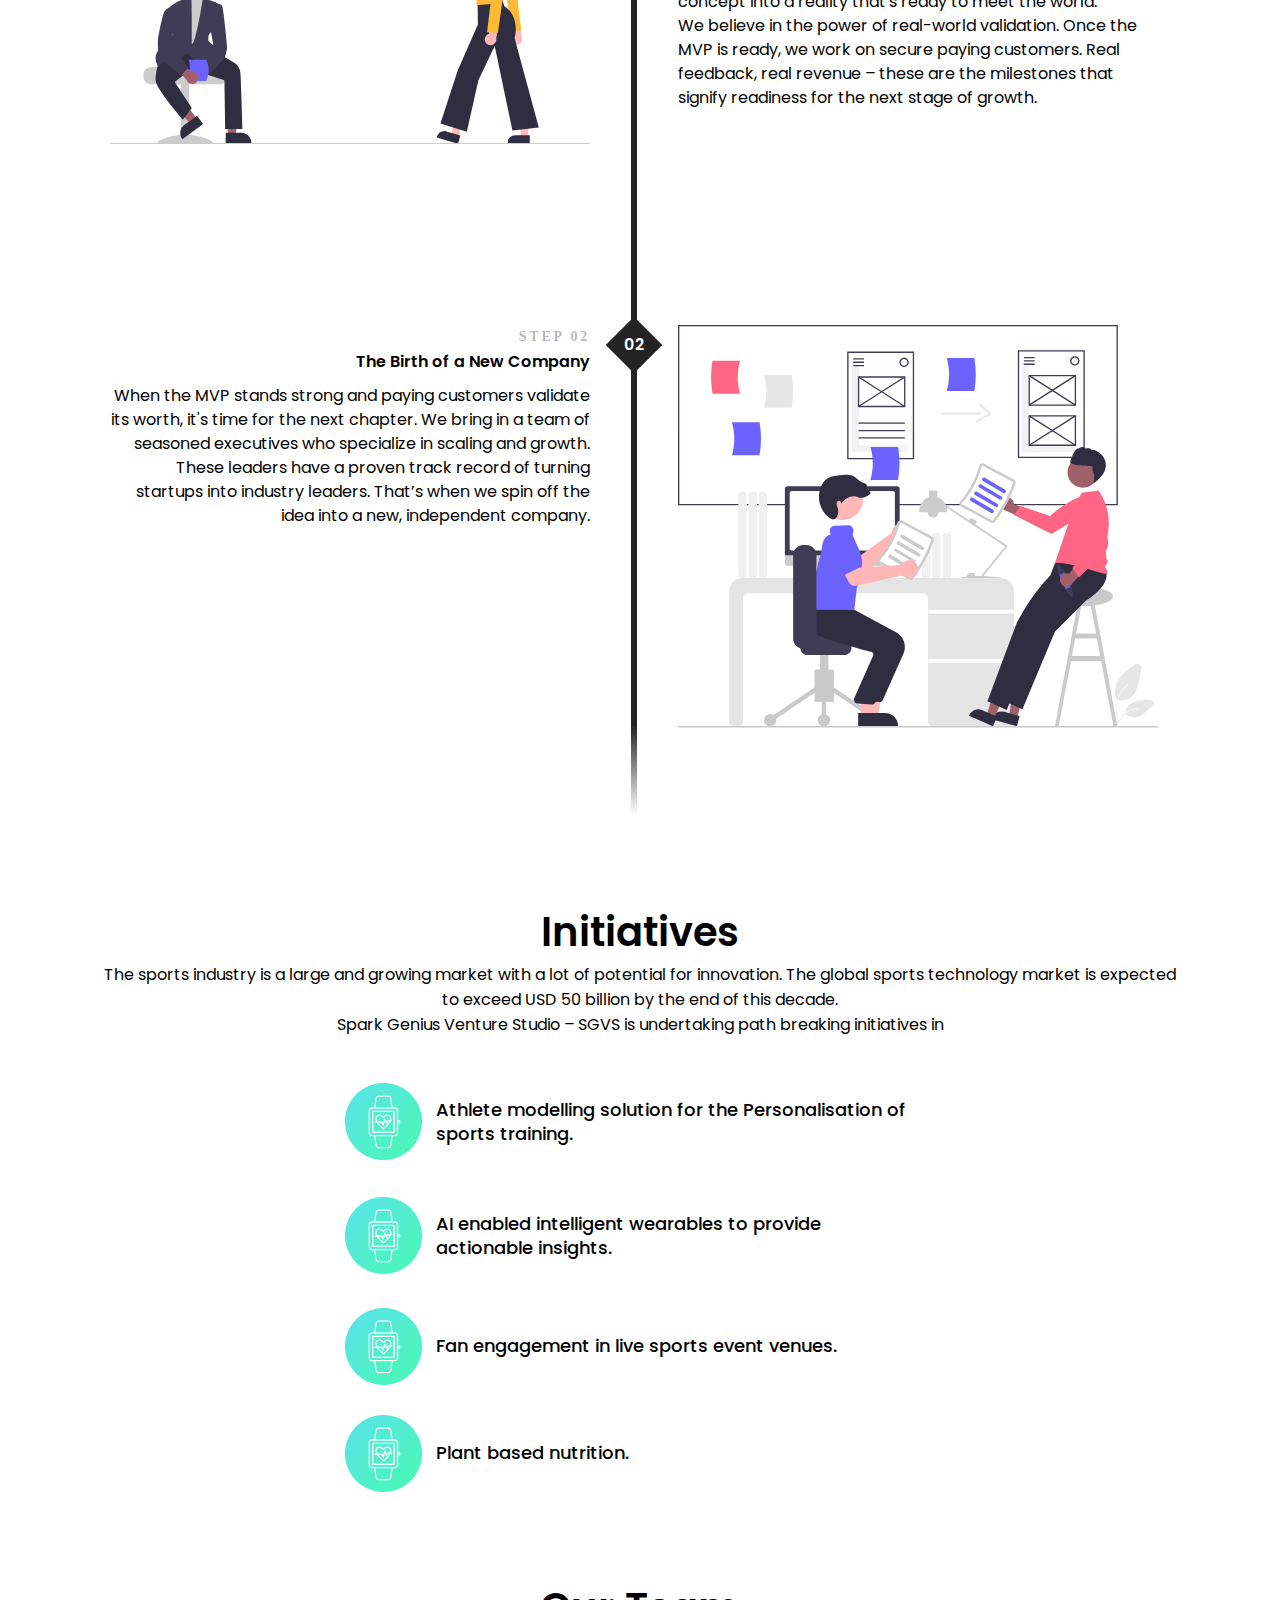
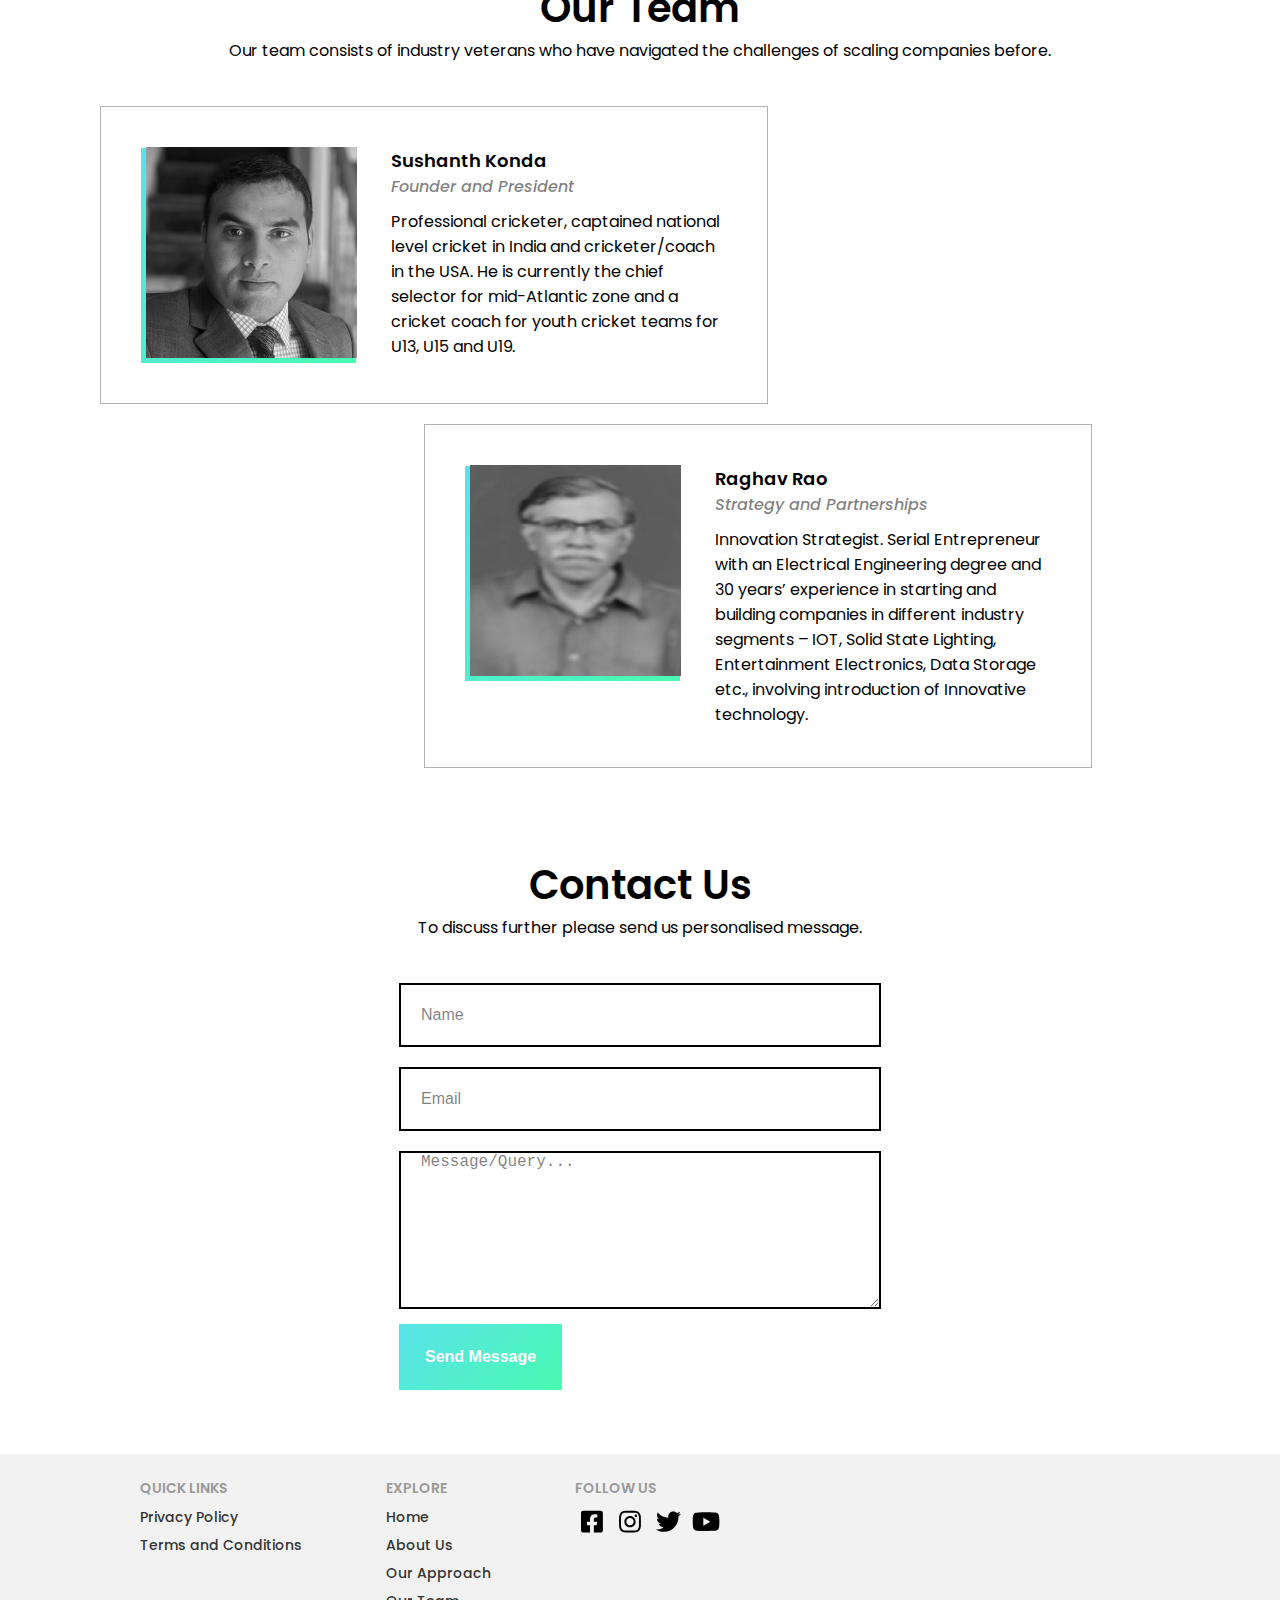
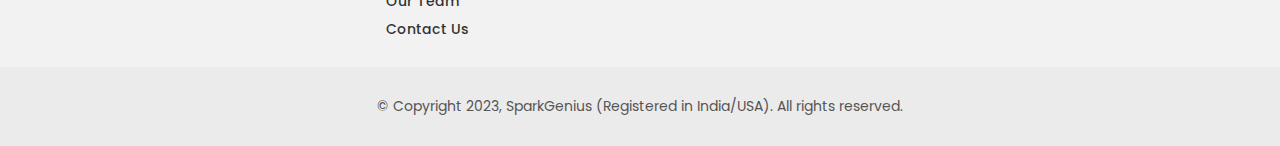
==== commit 9a295e03: "Update index.html" ====
--- a/index.html
+++ b/index.html
@@ -165,8 +165,7 @@
                 </div>
              
                 <div class="footer-sections">
-                    <p class="footer-subdued">Get In Touch</p>
-                   
+                                    
                     <p class="footer-subdued">Follow Us</p>
                     <div>
                         <a href="#"><div class="social-fb"></div></a>
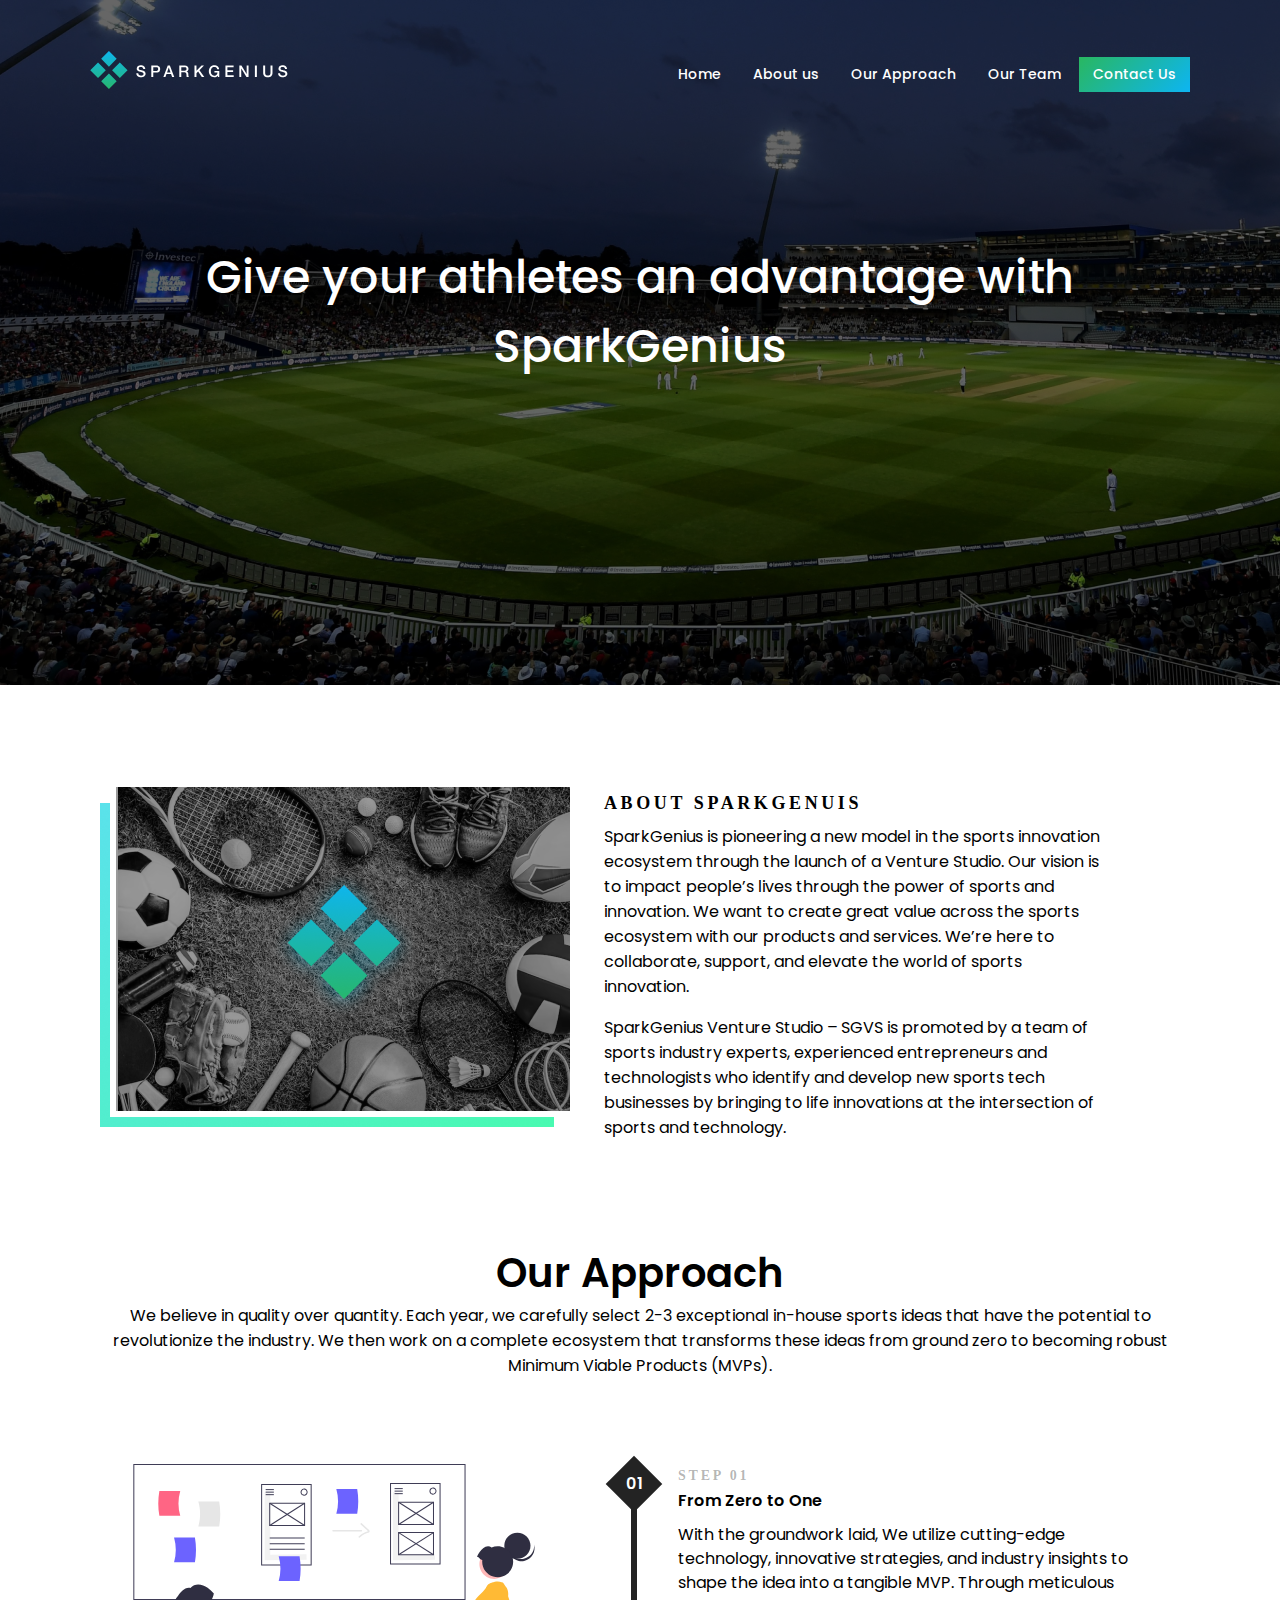
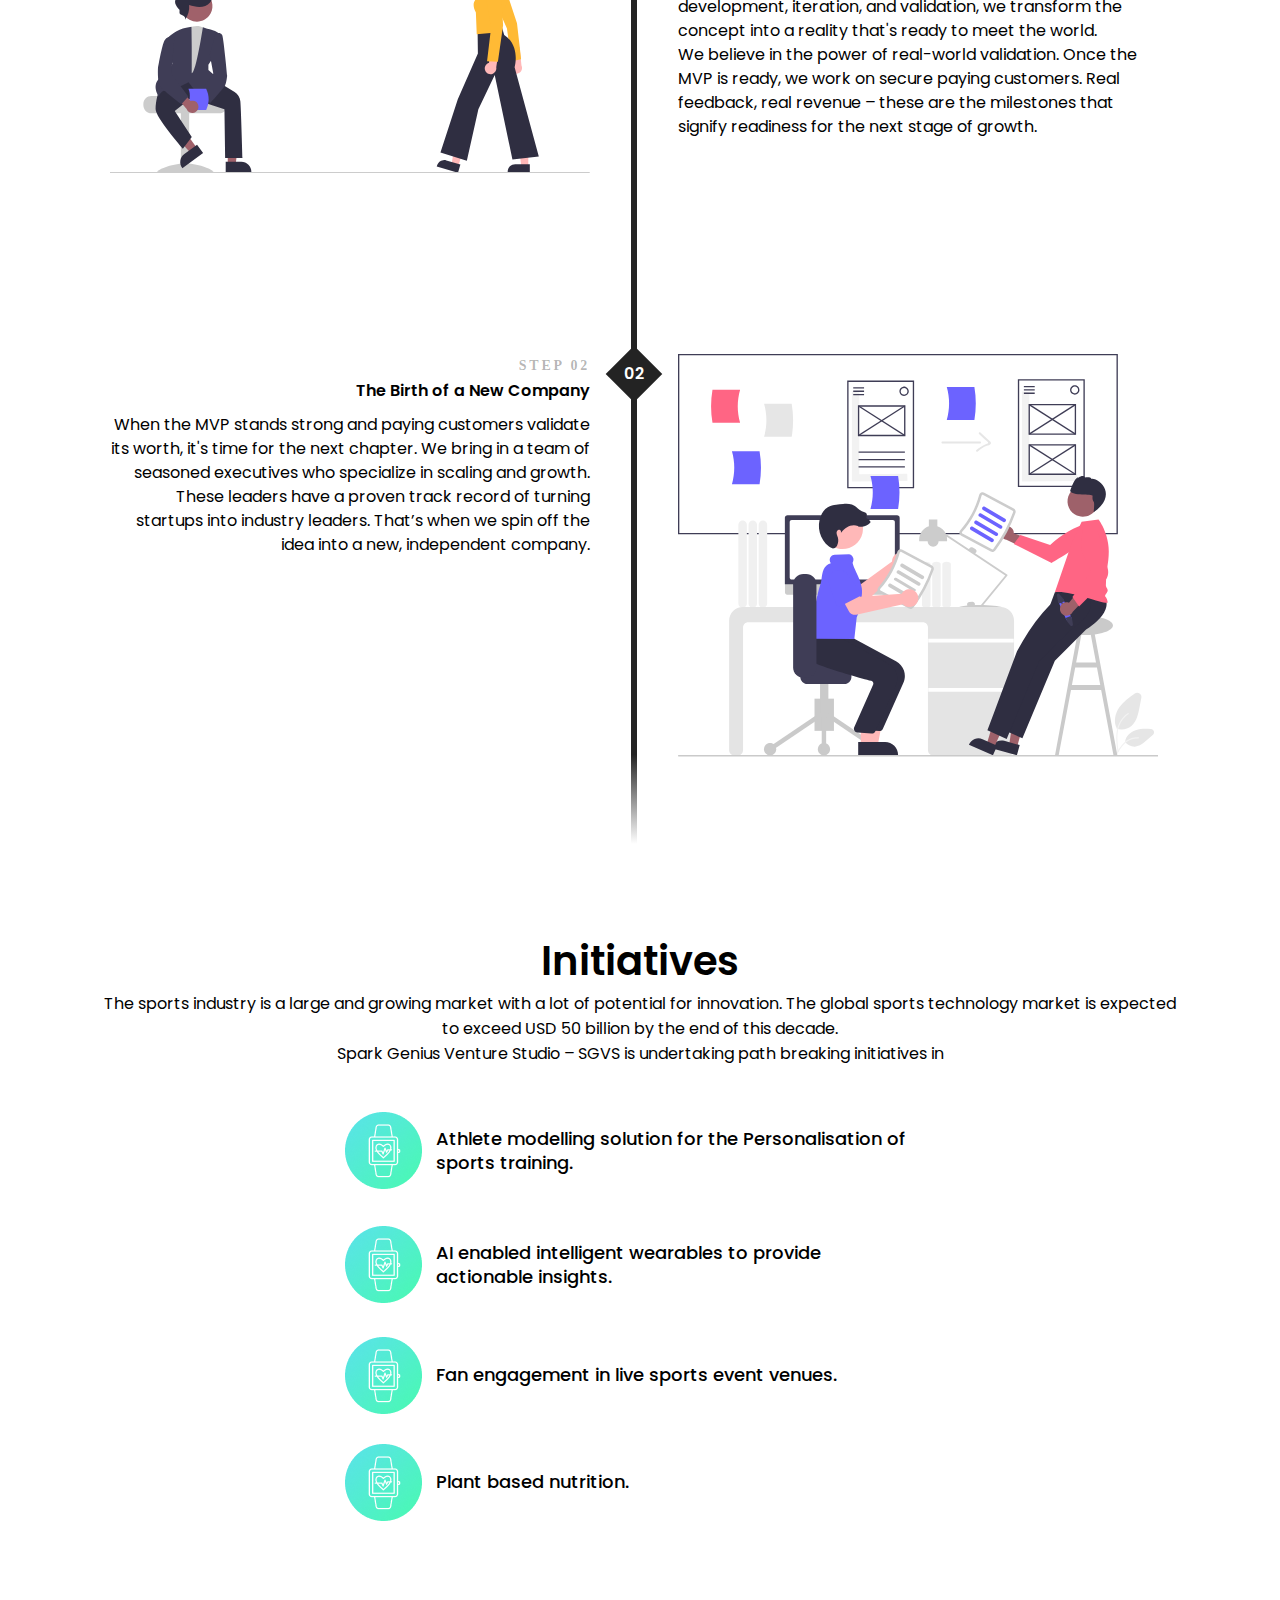
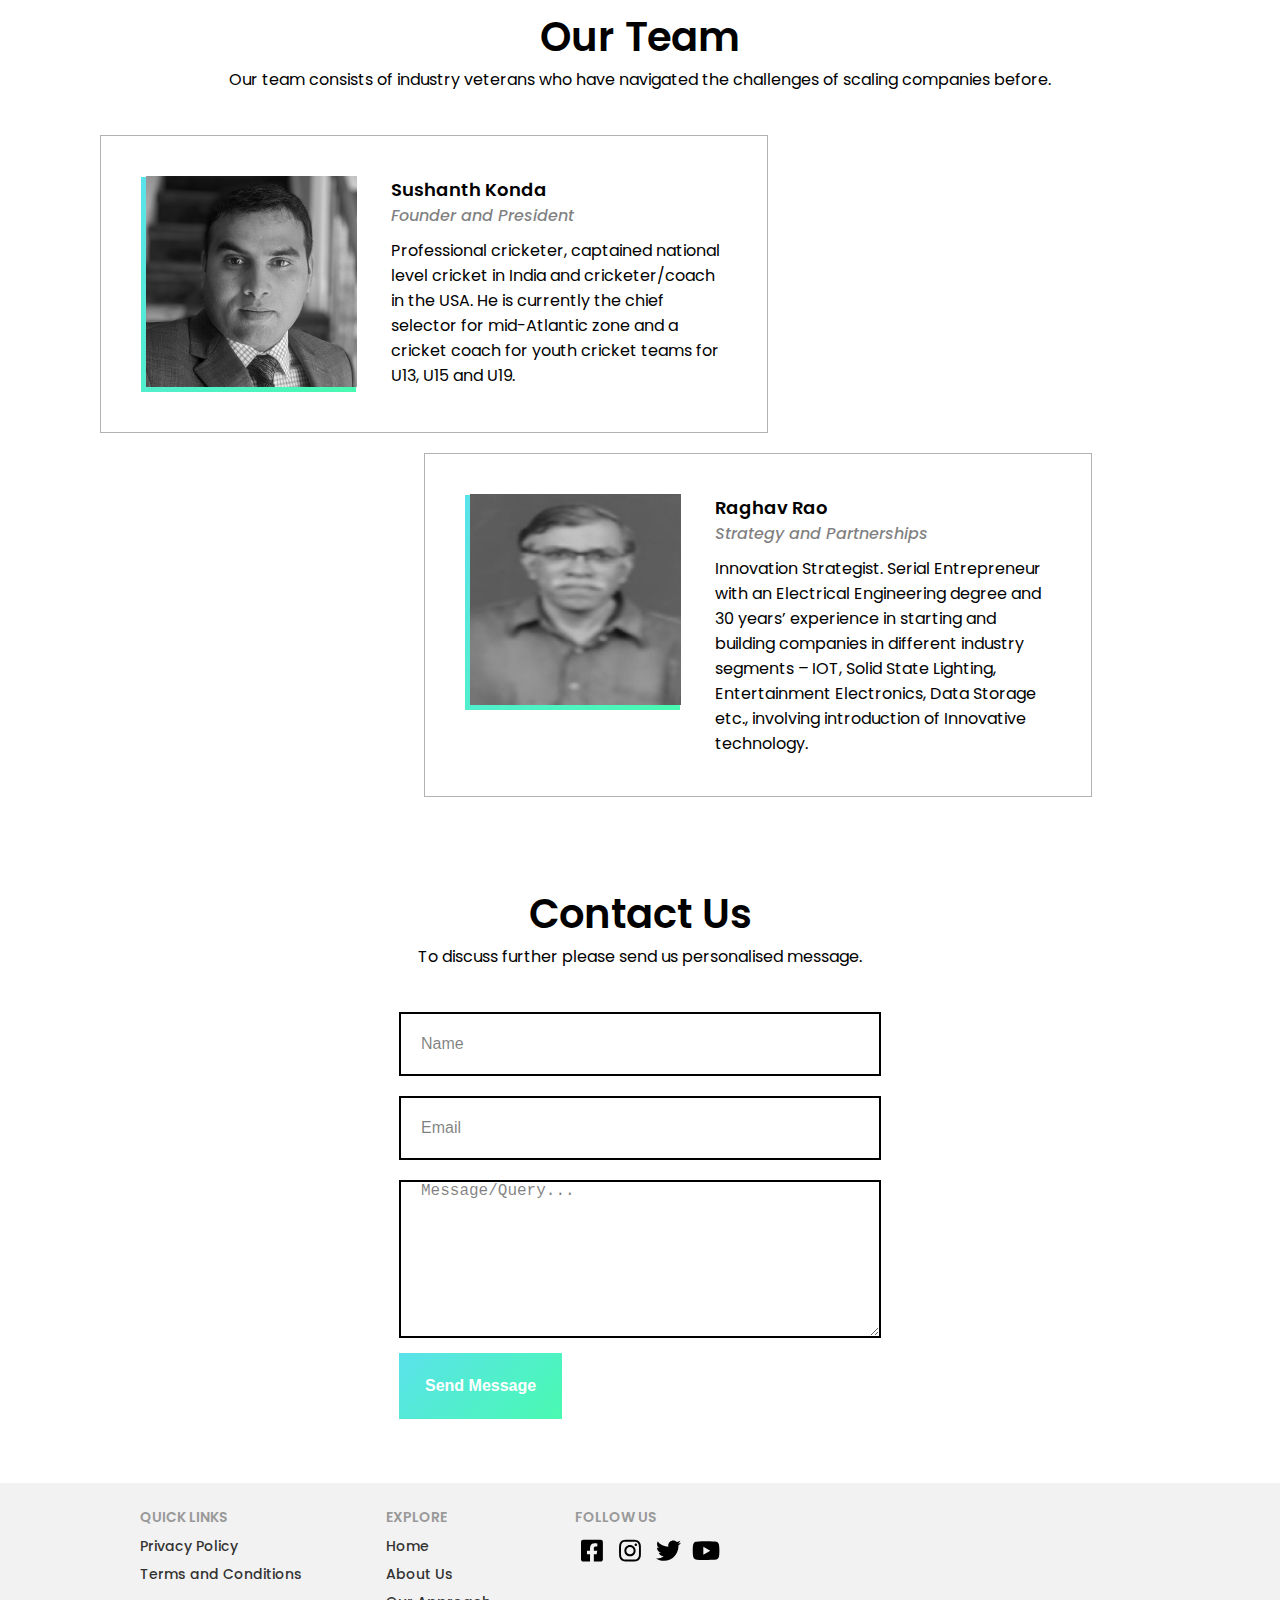
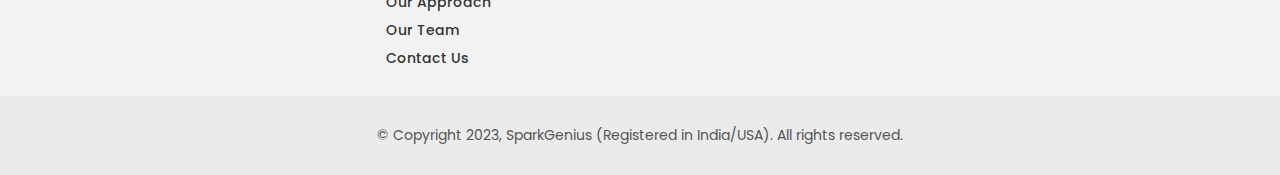
==== commit 07e8945d: "Update index.html" ====
--- a/index.html
+++ b/index.html
@@ -45,8 +45,8 @@
             </div>
             <div class="content">
                 <h3>About SparkGenuis</h3>
-                <p>Spark Genius is pioneering a new model in the sports innovation ecosystem through the launch of a Venture Studio. Our vision is to impact people’s lives through the power of sports and innovation. We want to create great value across the sports ecosystem with our products and services. We’re here to collaborate, support, and elevate the world of sports innovation.
-                    Spark Genius Venture Studio – SGVS is promoted by a team of sports industry experts, experienced entrepreneurs and technologists who identify and develop new sports tech businesses by bringing to life innovations at the intersection of sports and technology.</p>
+                <p>SparkGenius is pioneering a new model in the sports innovation ecosystem through the launch of a Venture Studio. Our vision is to impact people’s lives through the power of sports and innovation. We want to create great value across the sports ecosystem with our products and services. We’re here to collaborate, support, and elevate the world of sports innovation.</p>
+                <p>SparkGenius Venture Studio – SGVS is promoted by a team of sports industry experts, experienced entrepreneurs and technologists who identify and develop new sports tech businesses by bringing to life innovations at the intersection of sports and technology.</p>
             </div>
         </div>
         <div class="container-body">
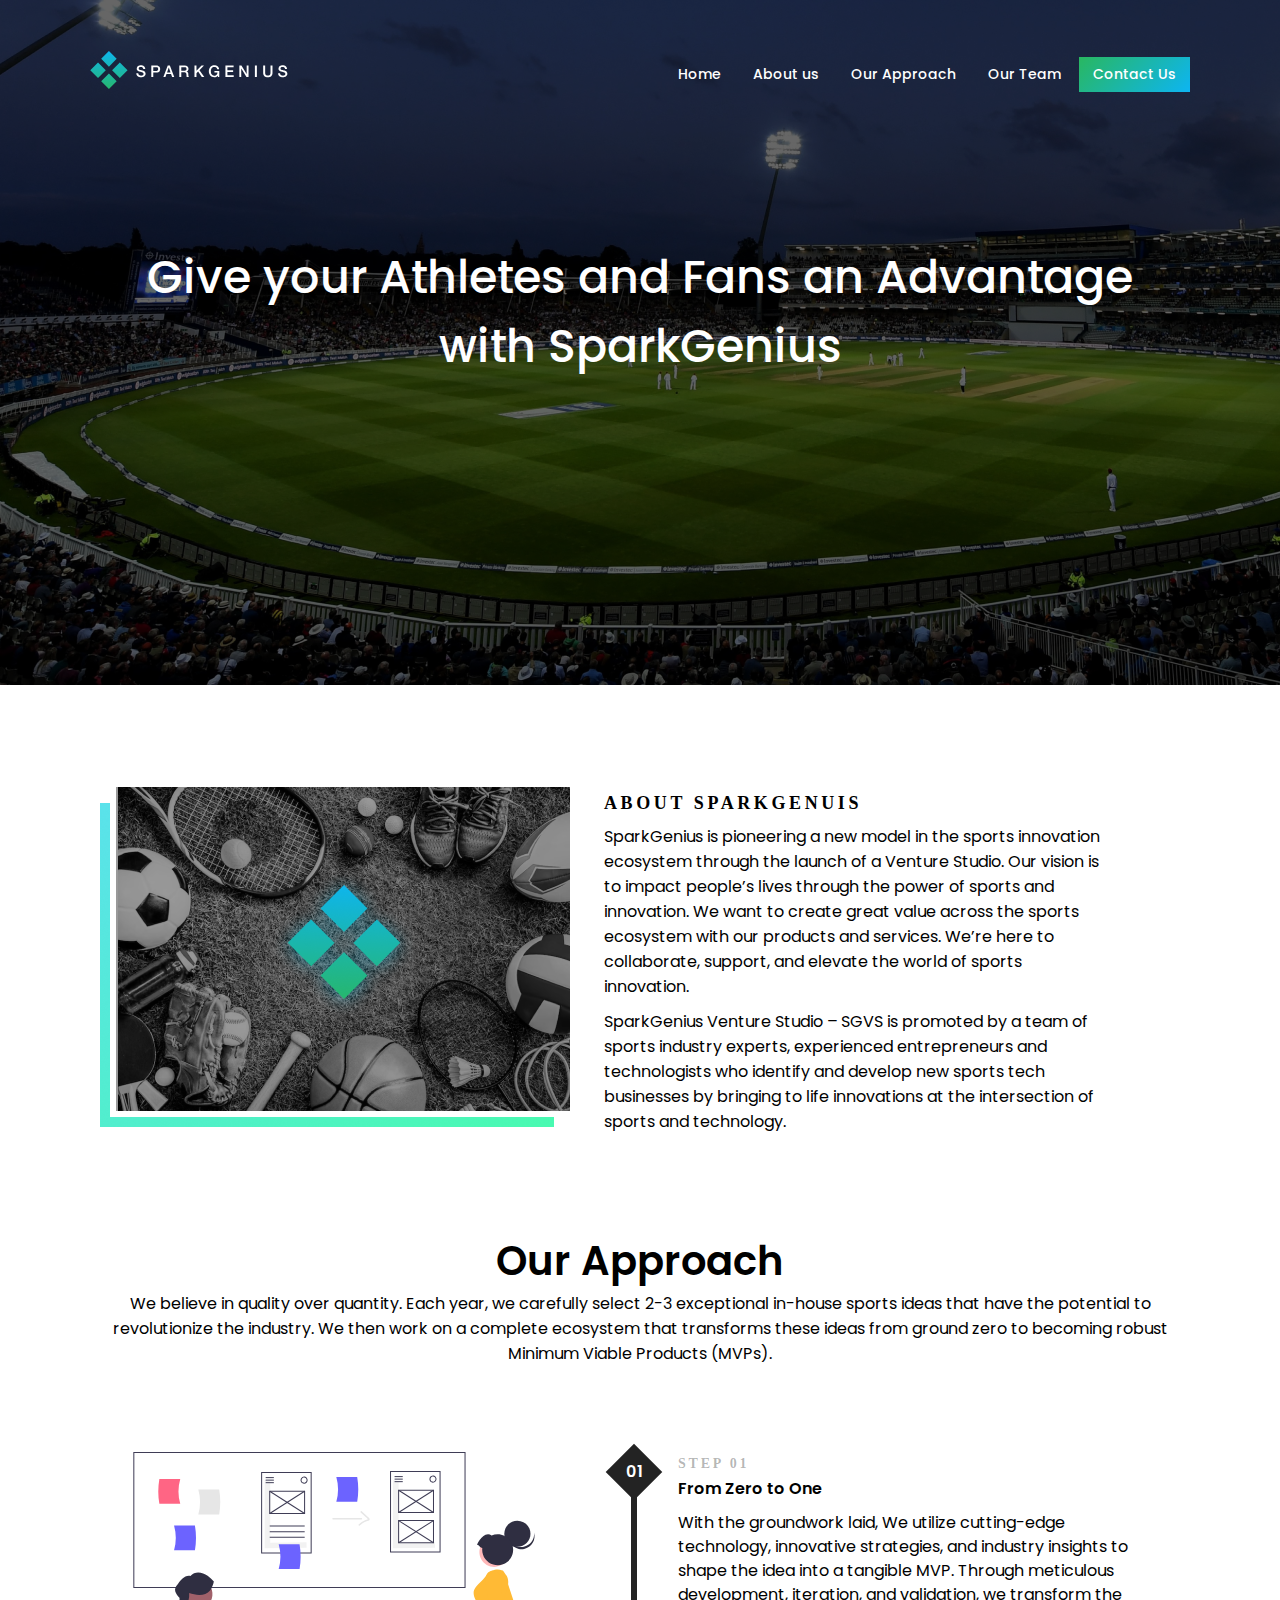
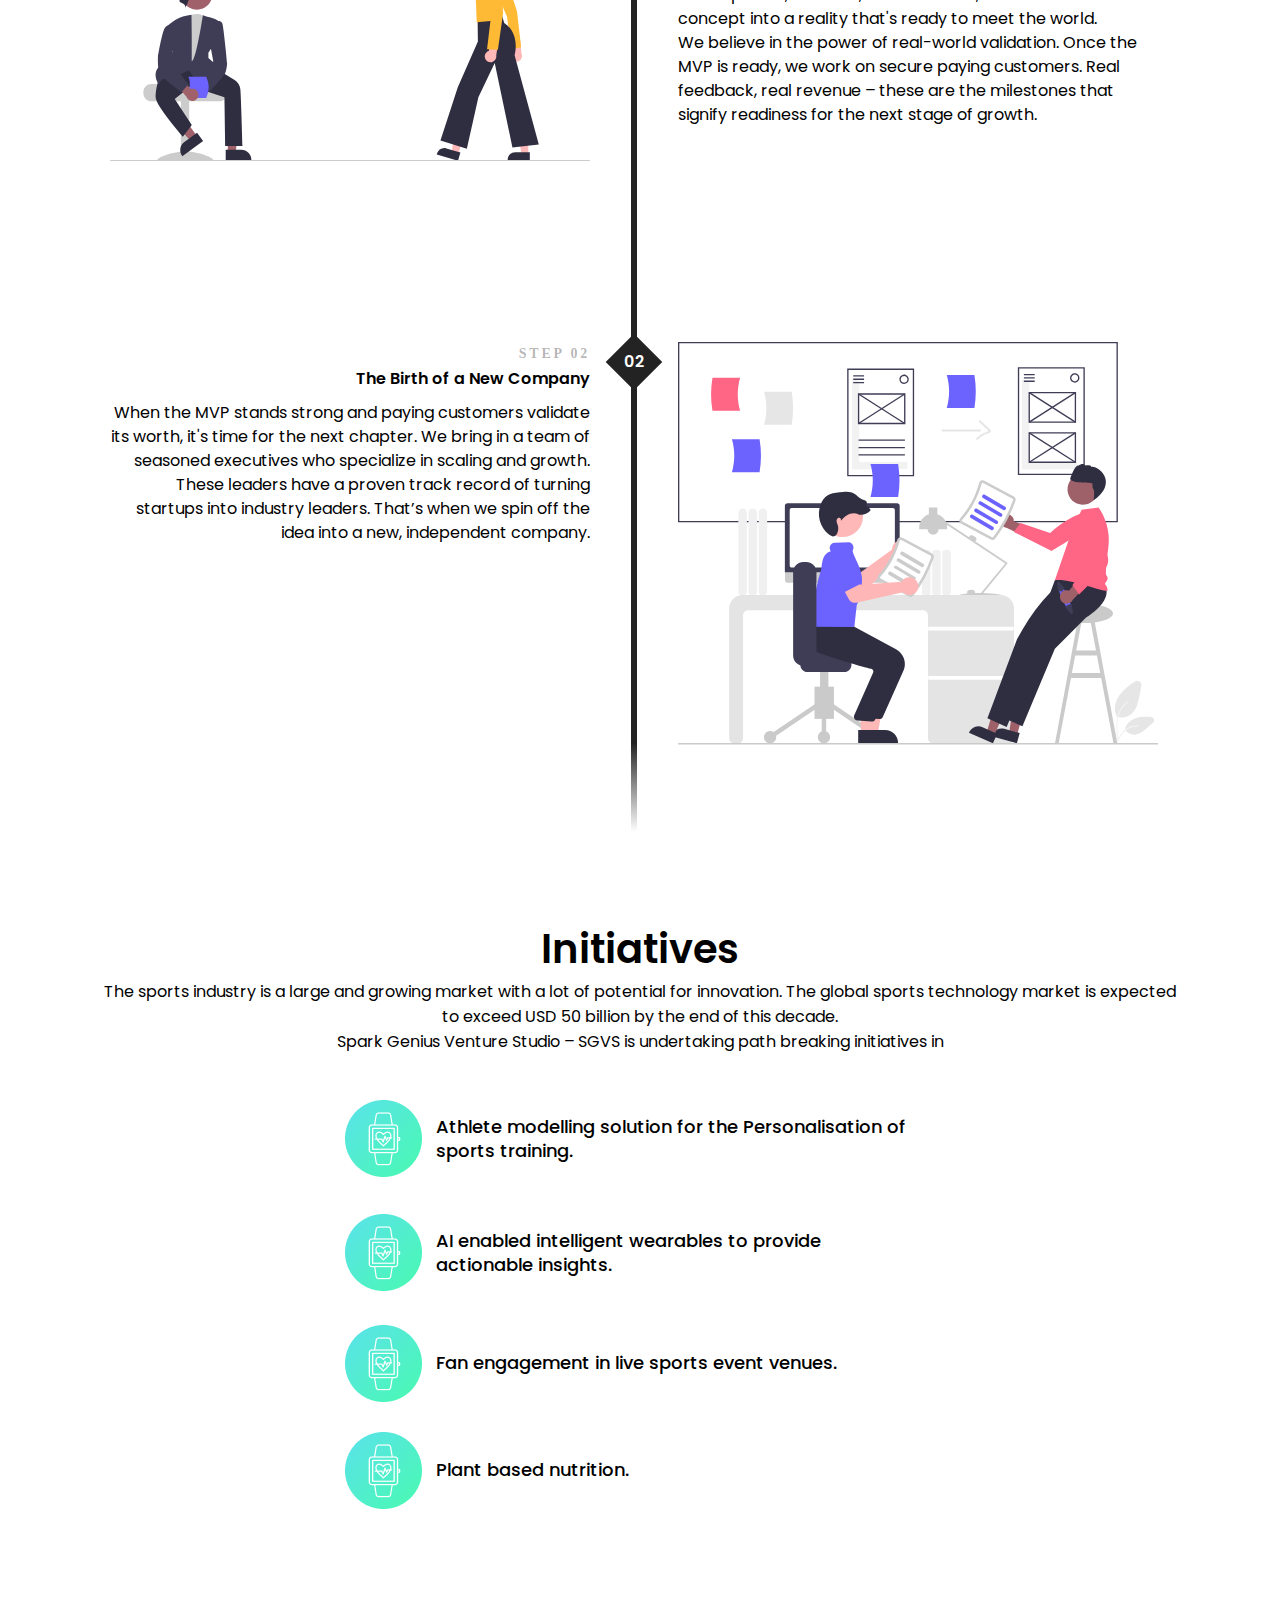
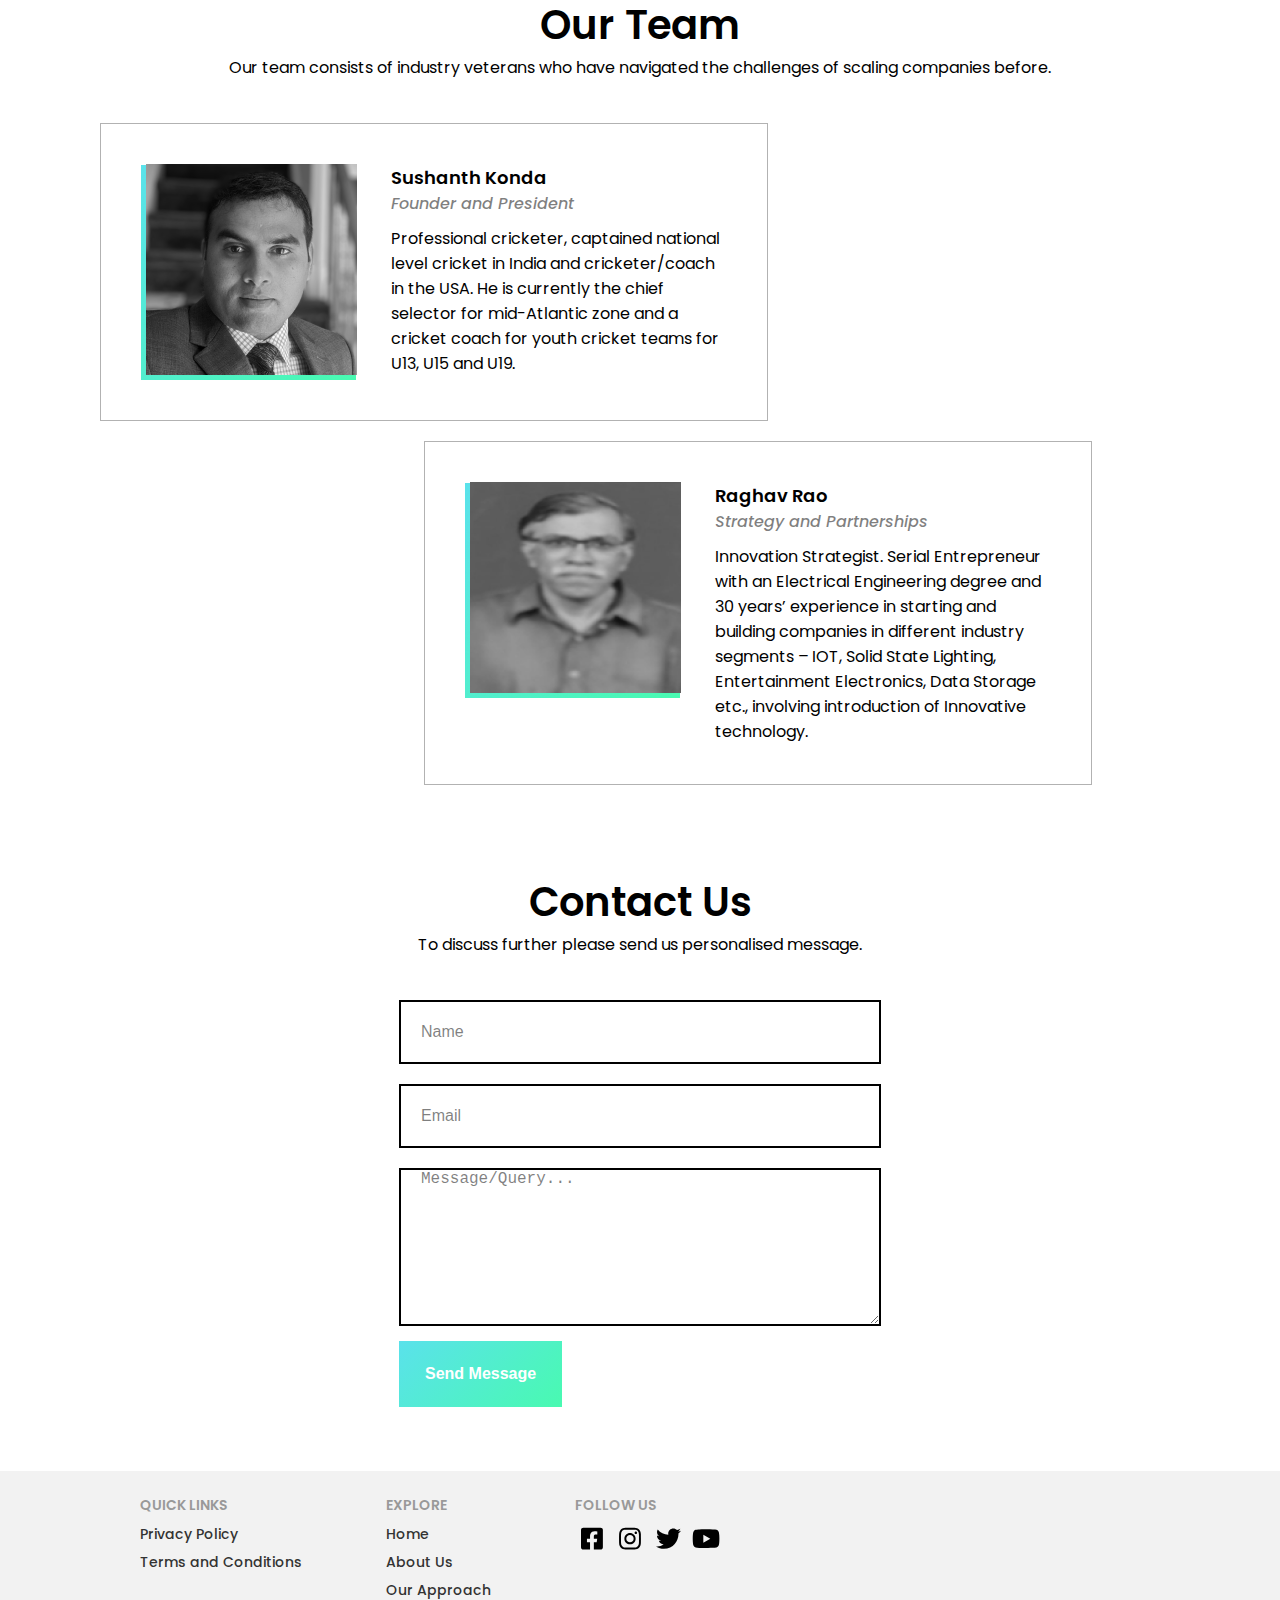
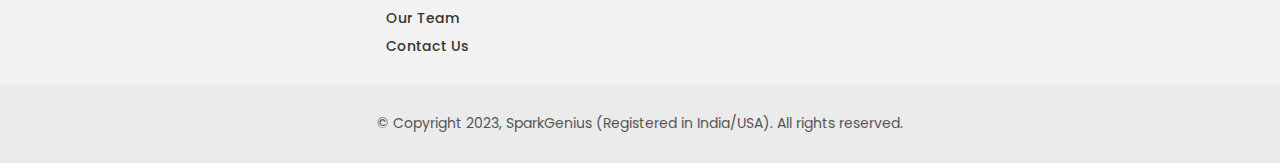
==== commit cfe94f34: "Update index.html" ====
--- a/index.html
+++ b/index.html
@@ -36,7 +36,7 @@
                 </div>
             </header>
             <div class="container-body hero-content">
-                <h1>Give your athletes an advantage with <span>SparkGenius</span></h1>
+                <h1>Give your Athletes and Fans an Advantage with <span>SparkGenius</span></h1>
             </div>
         </div>
         <div class="container-body about">
--- a/style.css
+++ b/style.css
@@ -140,6 +140,7 @@
     width: 500px;
     max-width: 100%;
     margin-top: 10px;
+    margin-bottom: 10px;
 }
 
 .about .content{
@@ -513,4 +514,4 @@
     font-size: 14px;
     color: #555;
     padding: 15px;
-}+}
